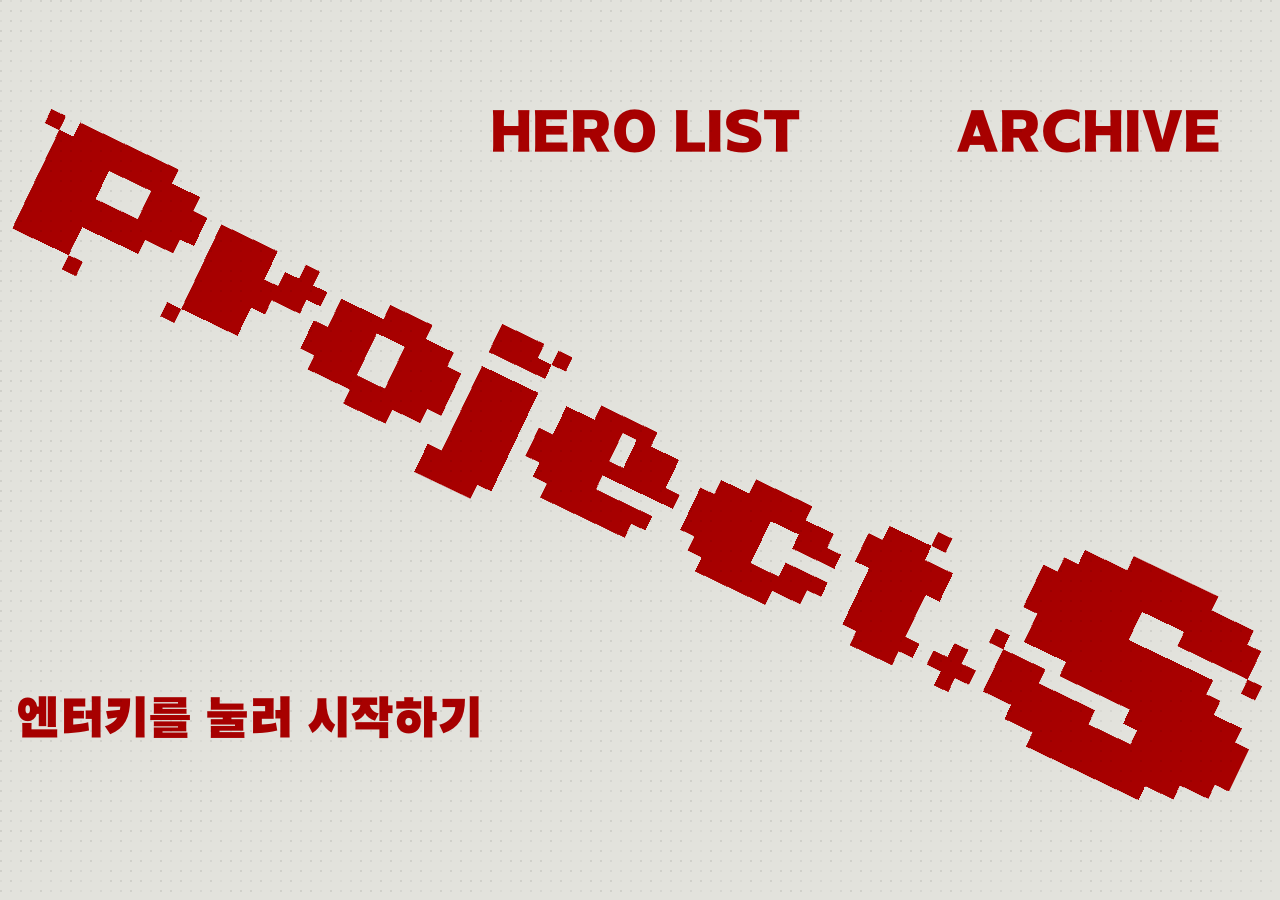
==== code/index.html @ 979bc088 "project_S 새 디자인 배포" ====
<!DOCTYPE html>
<html lang="ko">
<head>
<meta charset="UTF-8">
<meta name="viewport" content="width=device-width, initial-scale=1.0">
<title>Project.S — test</title>
<link rel="stylesheet" href="design.css">
<link rel="stylesheet" href="style.css">
</head>
<body>


<canvas id="fxCanvas"></canvas>   <!-- 화면 전체 그레인 이펙트(fx.js) -->
<div class="cam-status" id="camStatus"></div>
<div id="handCursor"></div>

<div class="screen active" id="screen-camstart">
  <img class="logo-img" src="../files/images/ui/icons/Logo-project_S.png" alt="Project.S">
  <nav class="main-links">
    <a class="text-btn dwellable" id="btnHeroList" href="list/index.html"><span>HERO LIST</span></a>
    <a class="text-btn dwellable" id="btnArchive" href="archive/index.html"><span>ARCHIVE</span></a>
  </nav>
  <div class="sub" id="camStartSub"></div>
  <div class="enter-cta" data-action="camstart" id="camStartBtn"><span class="accent">엔터키</span>를 눌러 시작하기</div>
</div>

<div class="screen" id="screen-tutorial" data-step="0">
  <!-- 배경 TUTORIAL — 주먹 쥘 때마다 가로 비율이 커져서 3번째에 화면을 꽉 채운다.
       viewBox = AG 폰트 "TUTORIAL" 글자 잉크 영역(폰트크기 1000 기준) → 화면 박스에 딱 맞게 늘어난다 -->
  <svg class="tut-bigword" viewBox="20 -735 5590 819" preserveAspectRatio="none" aria-hidden="true">
    <text x="0" y="0" font-size="1000">TUTORIAL</text>
  </svg>
  <div class="tut-main" id="tutMain">
    <div class="tut-box"></div>
    <div class="tut-icon tut-icon-open" id="iconHandOpen" role="img" aria-label="편 손"></div>
    <div class="tut-icon tut-icon-fist" id="iconFist" role="img" aria-label="주먹" style="display:none;"></div>
    <div class="tut-caption" id="tutorialCaption"></div>
  </div>
  <div class="tut-done" id="tutDone"></div>
  <div class="tutorial-progress" id="tutorialProgress"><i></i><i></i><i></i></div>   <!-- 화면엔 안 보임(시안에 없음). JS 호환용 -->
  <button class="next-btn dwellable tutorial-next" id="tutorialNextBtn" data-action="tutorial-done"><img class="next-a" src="../files/images/ui/button/btn-nextA.png" alt="NEXT"><span class="next-b" aria-hidden="true"></span></button>
</div>

<div class="screen" id="screen-open" data-step="1">   <!-- 1 제목 → 2 색 고르기 → 3 이름 쓰기 + 레인저 (한 화면에 한 단계) -->
  <!-- 제목 — AG 폰트를 시안 박스에 맞춰 늘림 (viewBox = 글자 잉크 영역, 폰트크기 1000 기준) -->
  <svg class="id-title" viewBox="50 -790 21419 961" preserveAspectRatio="none" aria-label="시작하기 전에... 당신의 히어로명을 지어봅시다.">
    <text x="0" y="0" font-size="1000">시작하기 전에... 당신의 히어로명을 지어봅시다.</text>
  </svg>
  <!-- 1단계: 제목 두 줄이 각각 화면 폭을 꽉 채운다 (story-line과 같은 방식으로 글자 잉크에 맞춰 늘림) -->
  <svg class="id-title-line id-title-l1" data-text="시작하기 전에..." preserveAspectRatio="none" aria-hidden="true"></svg>
  <svg class="id-title-line id-title-l2" data-text="당신의 히어로명을 지어봅시다." preserveAspectRatio="none" aria-hidden="true"></svg>

  <!-- 왼쪽: 색 선택 -->
  <p class="id-label id-label-1">1)&nbsp;당신에게<br>어울리는 색을<br>고르세요</p>
  <div class="color-grid" id="colorGrid"></div>

  <!-- 가운데: 닉네임 — 키보드로 친 글자가 노란 타이포로 칸을 채운다(길어지면 가로로 줄어듦) -->
  <div class="name-cell" id="nameCell">
    <svg class="name-type" id="nameType" preserveAspectRatio="none" aria-hidden="true"><text id="nameTypeText" x="0" y="0" font-size="1000"></text></svg>
    <span class="name-placeholder" aria-hidden="true">닉네임을 입력하세요</span>   <!-- 비어 있을 때 깜빡이며 떠 있는 안내 -->
    <span class="name-caret" id="nameCaret" aria-hidden="true"></span>   <!-- 깜빡이는 캐럿 — 여기에 치면 된다는 신호 -->
    <input class="nickname-input" id="nicknameInput" maxlength="16" autocomplete="off" spellcheck="false" disabled>
  </div>
  <p class="id-label id-label-2">2)&nbsp;당신의<br>닉네임을<br>입력하세요</p>

  <!-- 오른쪽: 고른 색의 레인저 -->
  <canvas id="openCanvas" width="480" height="480"></canvas>
  <p class="id-label id-label-3">3)&nbsp;당신의<br>히어로명은<br><span class="id-result" id="combinedIdPreview"></span><br>입니다!</p>

  <button class="next-btn next-diag dwellable" data-action="start" id="startBtn"><img class="next-a" src="../files/images/ui/button/btn-nextA.png" alt="NEXT"><span class="next-b" aria-hidden="true"></span></button>
</div>

<!-- 시작 스토리 (피그마 start1~4): 문장이 바뀔 때마다 구름 배경이 아래→위로 흘러간다 -->
<div class="screen" id="screen-story">
  <!-- A (시안 4_01): 두 단락이 좌상단부터 차례로 타이핑 -->
  <p class="story-para story-para-1" data-text="갑자기 웬\n히어로냐\n구요?"></p>
  <p class="story-para story-para-2" data-text="가끔\n당신한테\n히어로가\n필요하다고\n생각한 적\n없나요?"></p>
  <!-- B (4_02): 화면을 꽉 채운 세 줄이 강조하듯 타이핑 → C (4_03): 위로 납작하게 줄어듦 -->
  <svg class="story-line story-line-1" data-text="310명의 히어로 중" preserveAspectRatio="none" aria-hidden="true"></svg>
  <svg class="story-line story-line-2" data-text="당신에게 딱 맞는 수호" preserveAspectRatio="none" aria-hidden="true"></svg>
  <svg class="story-line story-line-3" data-text="영웅을 매칭해드립니다!" preserveAspectRatio="none" aria-hidden="true"></svg>
  <!-- C: 오른쪽에서 밀려 나옴 -->
  <svg class="story-go" data-text="진짜진짜 시작" preserveAspectRatio="none" aria-label="진짜진짜 시작"></svg>
  <button class="next-btn dwellable story-next" id="storyStartBtn" data-action="story-done"><img class="next-a" src="../files/images/ui/button/btn-nextA.png" alt="NEXT"><span class="next-b" aria-hidden="true"></span></button>
</div>

<div class="screen" id="screen-q">
  <!-- Page 인트로 (아트보드 9·11·13·15·17) — 큰 "Page N"이 좌상단에서 대각선으로 들어오고, 질문은 왼쪽 아래에서.
       질문 화면이 나오면 인트로의 "Page N"은 사라지지 않고 20% 농도로 흐려져 그대로 배경이 된다 -->
  <div class="q-intro" id="qIntro">
    <img class="q-title-img" id="qTitleImg" src="../files/images/ui/icons/page-header-1.png" alt="Q1" hidden>
    <div class="q-logo" id="qLogo" role="img" aria-label="Page 1"></div>
    <div class="q-sub" id="qSub"></div>
  </div>
  <div class="q-body" id="qBody">
    <!-- 페이지별 무대 바닥: P2 회색 반투명 판 / P4 가장자리가 번지는 검은 판 -->
    <div class="q-floor" id="qFloor" aria-hidden="true"></div>
    <div id="eyeMask" aria-hidden="true"></div>   <!-- P4: 검은 판 위를 한 번 더 덮고, 야광봉 자리만 뚫린다 -->

    <!-- 오른쪽 위 정보 패널 (모든 Page 공통): 모자이크 레인저 / 진행 바 / 질문 / RE -->
    <aside class="q-info" id="qInfo">
      <div class="q-info-mosaic"><div class="candidate-stage"><canvas id="candidateCanvas" width="480" height="480"></canvas></div></div>
      <div class="q-info-bar"><i id="qProgress"></i></div>
      <div class="q-info-row">
        <div class="q-recap-text" id="qRecapText"></div>
        <div class="q-info-re" aria-hidden="true"></div>   <!-- RE 버튼(#resetFab)이 이 칸 위에 놓인다 -->
      </div>
    </aside>
    <img class="q-recap-img" id="qRecapImg" src="../files/images/ui/icons/page-header-1.png" alt="" hidden>
    <div class="q-recap-logo" id="qRecapLogo" aria-hidden="true" hidden></div>

    <div class="q-hint" id="qHint"></div>          <!-- 오른쪽 아래 안내 (0/3) -->
    <div class="q-question" id="qQuestion"></div>  <!-- 왼쪽 아래 — 지금 질문 (2~3줄 단락) -->
    <div class="q-caption" id="qCaption"></div>    <!-- 왼쪽 아래 한 줄 이야기 -->
    <div class="q-dnd" id="qDnd" aria-hidden="true">Drag and Drop!</div>  <!-- P1: 손을 올린 레인저 옆에 -->

    <div class="q-layout" id="qLayout">
      <div class="kw-grid" id="kwGrid"></div>
      <div class="paint-tools" id="paintTools" style="display:none;">
        <button class="tool-btn dwellable active" id="brushTool" data-tool="brush" title="펜 — 칠해서 선택"><img src="../files/images/ui/icons/page-3/pen.png" alt="펜"></button>
        <button class="tool-btn dwellable" id="eraseTool" data-tool="erase" title="지우개 — 칠한 걸 지워서 해제"><img src="../files/images/ui/icons/page-3/eraser.png" alt="지우개"></button>
      </div>
      <div class="q-stage">
        <div class="basket" id="basketZone"><img class="bk-closed" src="../files/images/ui/icons/page-1/boxA.png" alt="보물상자"><img class="bk-open" src="../files/images/ui/icons/page-1/boxB.png" alt=""></div>
        <img id="basketFront" src="../files/images/ui/icons/page-1/boxC.png" alt="">
      </div>
    </div>
    <div class="q-nav-row">
      <button class="q-chev q-chev-prev dwellable" data-action="prev" id="prevBtn" aria-label="이전 질문으로"><svg viewBox="-0.5 -0.5 5 5" aria-hidden="true"><polygon points="0,-0.5 0.5,0 0,0.5 -0.5,0"/><polygon points="1,-0.5 1.5,0 1,0.5 0.5,0"/><polygon points="2,-0.5 2.5,0 2,0.5 1.5,0"/><polygon points="3,-0.5 3.5,0 3,0.5 2.5,0"/><polygon points="4,-0.5 4.5,0 4,0.5 3.5,0"/><polygon points="0,0.5 0.5,1 0,1.5 -0.5,1"/><polygon points="0,1.5 0.5,2 0,2.5 -0.5,2"/><polygon points="0,2.5 0.5,3 0,3.5 -0.5,3"/><polygon points="0,3.5 0.5,4 0,4.5 -0.5,4"/></svg></button>
      <button class="q-chev q-chev-next dwellable" data-action="next" id="nextBtn" aria-label="다음" disabled><svg viewBox="-0.5 -0.5 5 9" preserveAspectRatio="none" aria-hidden="true"><rect x="-0.5" y="-0.5" width="1" height="1"/><rect x="0.5" y="0.5" width="1" height="1"/><rect x="1.5" y="1.5" width="1" height="1"/><rect x="2.5" y="2.5" width="1" height="1"/><rect x="3.5" y="3.5" width="1" height="1"/><rect x="2.5" y="4.5" width="1" height="1"/><rect x="1.5" y="5.5" width="1" height="1"/><rect x="0.5" y="6.5" width="1" height="1"/><rect x="-0.5" y="7.5" width="1" height="1"/></svg></button>
    </div>
  </div>
</div>

<div class="screen" id="screen-q6">
  <!-- Page 6 인트로 (아트보드 19) — 질문이 오른쪽 위 / 왼쪽 아래 두 덩어리로 나뉜다 -->
  <div class="q-intro" id="qIntroQ6">
    <div class="q-logo" id="qLogoQ6" style="--logo:url('../files/images/ui/icons/page-header-6.png'); --logo-ratio:1959/501;" role="img" aria-label="Page 6"></div>
    <div class="q-sub q-sub-tr">어릴 때 이루고싶었지만
이루지 못한 꿈,</div>
    <div class="q-sub q-sub-bl">혹은 스스로 잘 아는
당신의 약점에 대해 알려주세요</div>
  </div>
  <!-- Page 6 (아트보드 20) — 큰 테두리 상자: 왼쪽 정보 칸 + 오른쪽 넓은 입력 칸(빨간 캐럿) -->
  <div class="q-body" id="qBodyQ6">
    <div class="q-question" id="qQuestionQ6">어릴 때 이루고싶었지만 이루지 못한 꿈,
혹은 스스로 잘 아는
당신의 약점에 대해 알려주세요</div>
    <div class="q6-box">
      <aside class="q6-info">
        <div class="q-info-mosaic"><div class="candidate-stage"><canvas id="candidateCanvasQ6" width="480" height="480"></canvas></div></div>
        <div class="q-info-bar"><i style="width:100%"></i></div>
        <div class="q-info-row">
          <div class="q-recap-text" id="qRecapTextQ6">어릴 때 이루고싶었지만 이루지 못한 꿈,
혹은 스스로 잘 아는 당신의 약점에 대해 알려주세요</div>
          <div class="q-info-re" aria-hidden="true"></div>
        </div>
      </aside>
      <div class="q6-write" id="q6Write">
        <div class="q6-type" id="q6Type"><span class="q6-text" id="q6Text"></span><span class="q6-caret" id="q6Caret"></span></div>
        <textarea class="subjective-input" id="subjectiveInput" maxlength="200" aria-label="꿈 또는 약점 입력"></textarea>
      </div>
    </div>
    <div class="q-nav-row">
      <button class="q-chev q-chev-next dwellable" data-action="finish" id="finishBtn" aria-label="결과 보기" disabled><svg viewBox="-0.5 -0.5 5 9" preserveAspectRatio="none" aria-hidden="true"><rect x="-0.5" y="-0.5" width="1" height="1"/><rect x="0.5" y="0.5" width="1" height="1"/><rect x="1.5" y="1.5" width="1" height="1"/><rect x="2.5" y="2.5" width="1" height="1"/><rect x="3.5" y="3.5" width="1" height="1"/><rect x="2.5" y="4.5" width="1" height="1"/><rect x="1.5" y="5.5" width="1" height="1"/><rect x="0.5" y="6.5" width="1" height="1"/><rect x="-0.5" y="7.5" width="1" height="1"/></svg></button>
    </div>
  </div>
</div>

<!-- 페이지 사이 한 단계: 지금까지의 답으로 좁혀진 레인저 모자이크를 화면 가운데 크게 (교수님 피드백 — 한 화면에 한 단계) -->
<div class="mosaic-stage" id="mosaicStage" aria-hidden="true">
  <canvas id="stageCanvas" width="600" height="600"></canvas>
  <div class="stage-bar"><i id="stageProgress"></i></div>
</div>

<div class="screen" id="screen-loading">
  <div class="kicker">Project.S</div>
  <div class="title">당신의 약점과<br>가장 닮은 영웅을 찾는 중…</div>
</div>

<div class="screen" id="screen-result">
  <div class="result-layout">
    <div class="result-text">
      <img class="q-title-img result-title-img" src="../files/images/ui/icons/page-header-7.png" alt="매칭된 영웅">
      <div class="title" id="resultName">-</div>
      <div class="sub" id="resultSummary">-</div>

      <div class="result-section-label">영웅의 키워드</div>
      <div class="result-kw-wrap" id="resultKeywords"></div>

      <div class="result-section-label">영웅과 내가 닮은 이유</div>
      <div class="result-explanation" id="aiExplanation"></div>

      <div class="ai-quote" id="aiInterpretation"></div>

      <div class="result-section-label">스스로 생각한 모습과 실제 내면</div>
      <div class="result-explanation" id="aiIdentityCompare"></div>

      <button class="btn dwellable" data-action="restart">처음부터 다시</button>
      <div class="nav-links">
        <a class="btn btn-small dwellable" href="archive/index.html">기록의 벽에서 확인하기</a>
        <a class="btn btn-small dwellable" href="list/index.html">전체 영웅 리스트 보기</a>
      </div>
    </div>
    <div class="hero-stage"><canvas id="resultCanvas" width="600" height="600"></canvas></div>
  </div>
</div>


<button class="reset-fab dwellable" id="resetFab" data-action="reset" style="display:none;"><img src="../files/images/ui/button/btn-re.png" alt="리셋"></button>

<script src="mosaic.js"></script>
<script src="fx.js"></script>
<script src="script.js"></script>
</body>
</html>
---- code/design.css ----
/* =====================================================================
   design.css — 디자인 값 파일 (지금은 "뼈대 상태": 기능에 꼭 필요한 숫자만 남김)
   이전 디자인(피그마 1차 적용본)은 _old-design/ 폴더와 git 기록에 보관돼 있다.
   새 디자인을 만들 때 색/폰트/이미지 경로 변수를 여기에 다시 추가한다.
   ===================================================================== */
:root{
  /* Q1 레인저/바구니 — 드래그·바구니 판정(script.js)이 이 박스 크기에 맞춰 동작하므로 숫자만 유지 */
  --h:32.1vh;                   /* 레인저 이미지(page-1 폴더 A·B png) 한 장의 전체 높이 — 시안 5_page1_02 */
  --q1-box-w:0.204;             /* 레인저 몸이 차지하는 가로 비율 (PNG 1101×1393 중 몸 x113~397) */
  --q1-box-h:0.489;             /* 세로 비율 (몸 y598~1279) */
  --q1-img-x:-0.081;            /* 몸 왼쪽 끝을 칸 왼쪽에 맞추는 이미지 이동량 */
  --q1-img-y:-0.429;            /* 몸 위쪽 끝을 칸 위에 맞추는 이미지 이동량 */
  --bw:min(450px,34vh,26vw);    /* 바구니 가로 크기 */
}

/* 폰트 — 본문 전체 을유1945 (fonts/Eulyoo1945-*.woff). 예전 Silver(픽셀 폰트)에 맞춰 둔 크기를 그대로 쓰도록
   size-adjust로 한글 글자 높이를 Silver와 같게 맞춘다 (실측: Silver 0.58em / 을유 0.94em → 61.7%).
   Silver로 되돌리려면 --font-main의 'Eulyoo'를 'Silver'로만 바꾸면 된다. */
@font-face{ font-family:'Eulyoo'; src:url('../files/fonts/Eulyoo1945-Regular.woff') format('woff'); font-weight:400; size-adjust:61.7%; font-display:block; }
@font-face{ font-family:'Eulyoo'; src:url('../files/fonts/Eulyoo1945-SemiBold.woff') format('woff'); font-weight:600 900; size-adjust:61.7%; font-display:block; }
@font-face{ font-family:'Silver'; src:url('../files/fonts/Silver.ttf') format('truetype'); font-display:swap; }
:root{ --font-main:'Eulyoo','Apple SD Gothic Neo','Malgun Gothic',serif; --fs-base:26px; }

/* 헤드라인 폰트 — 시안의 빨간 굵은 한글 (AG 슈퍼블랙고딕) */
@font-face{ font-family:'AGSuperBlack'; src:url('../files/fonts/AGSuperBlackGothic-Regular_noHint.otf') format('opentype'); font-display:swap; }
:root{
  --font-head:'AGSuperBlack','Eulyoo',sans-serif;
  --red:#a70000;      /* 화면의 모든 빨강은 이 값 하나로 */
  --red-a45:rgba(167,0,0,.45);  /* 같은 빨강의 반투명 버전 */
  --red-a60:rgba(167,0,0,.6);
  --line:1.75px;      /* 화면의 모든 선 두께 */
  --paper:#e2e2dc;    /* 시안 배경색 */
}

/* ---- 1. 첫 화면 (design/1main_01.png 기준, 3841×2161 시안을 화면 비율로 환산한 값) ---- */
:root{
  --main-logo-w:106vw;       /* 로고 가로 길이(회전 전) — 시안과 겹쳐서 맞춘 값 (일치율 92%) */
  --main-logo-rot:25.5deg;   /* 로고 기울기 — 시안과 겹쳐서 맞춘 값 */
  --main-btn-size:min(4.11vw, 7.3vh);  /* HERO LIST · ARCHIVE 글자 크기 (AG 폰트, 시안 글자 높이에 맞춤) */
  /* 버튼 비율 — 가로(sx)·세로(sy)로 늘이고 줄이기. 1 = 폰트 원래 비율. 예) ARCHIVE를 세로로 길게: --archive-sy:3 */
  --herolist-sx:1; --herolist-sy:1;
  --archive-sx:1;  --archive-sy:1;
  --main-btn-gap:12.2vw;     /* 두 버튼 사이 */
  --main-btn-top:12.1vh;     /* 버튼 위쪽 여백 */
  --main-btn-right:4.6vw;    /* ARCHIVE 오른쪽 여백 */
  --main-enter-size:min(3.45vw, 6.15vh);  /* "엔터키를 눌러 시작하기" 글자 크기 */
  --main-enter-left:1.25vw;
  --main-enter-bottom:17.5vh;
}

/* ---- 2. 튜토리얼 (design/2tutorial_01~03 기준, 3841×2161 시안을 화면 비율로 환산) ---- */
:root{
  /* 배경 TUTORIAL — 꽉 찼을 때의 글자 영역 */
  --tut-word-left:1.33vw; --tut-word-top:2.22vh; --tut-word-w:97.24vw; --tut-word-h:97.18vh;
  /* 주먹 쥔 횟수별 가로 비율 (0회 → 3회). 시안: 0회 12.45%, 1회 37.5%, 3회 100% / 2회는 중간값 */
  --tut-sx-0:0.1245; --tut-sx-1:0.375; --tut-sx-2:0.625; --tut-sx-3:1;
  --tut-sx-speed:.7s;   /* 늘어나는 속도 */

  /* 가운데 텍스트 박스 */
  --tut-box-left:25.57vw; --tut-box-top:18.23vh; --tut-box-w:48.79vw; --tut-box-h:63.58vh;
  --tut-box-line:#000;                    /* 박스 테두리 색(시안: 검정) */
  --tut-box-open:rgba(218,218,213,.5);    /* 손 편 상태 박스 색 #dadad5, 투명도 50 */
  --tut-box-fist:rgba(226,222,0,.71);     /* 주먹 쥐었을 때 박스 색 — 시안(2tutorial_02)의 실제 픽셀에서 역산한 값 */
  --tut-fist-fill:var(--paper);            /* 주먹 안쪽 면 색 — 시안: 배경색과 같음(노랑이 안 덮임) */

  /* 손 아이콘 — 중심점과 높이 */
  --tut-icon-x:37.3vw; --tut-icon-y:49.9vh;
  --tut-open-h:36.4vh;   /* 편 손 */
  --tut-fist-h:23.37vh;  /* 주먹 */

  /* 문구 */
  --tut-cap-left:49.83vw; --tut-cap-top:17.55vh;
  --tut-cap-size:min(9.87vh, 5.55vw); --tut-cap-lh:1.343;

  /* 다음 버튼(btn-next) — 오른쪽 가운데 */
  --tut-next-h:43.1vh; --tut-next-right:1.25vw;
  --tut-next-opacity:1;        /* PNG 자체에 이미 투명도가 들어 있음(A≈72%, B≈48%) → 버튼 전체엔 추가로 안 씀 */
  --tut-next-press:1.08;       /* 클릭할 때 커지는 배율 */
  /* 다 채운 뒤 — TUTORIAL은 왼쪽 절반으로, NEXT는 오른쪽 절반 전체 */
  --tut-done-sx:0.49;          /* TUTORIAL 가로 비율 (꽉 찬 폭 97.24vw × 0.49 ≈ 화면 왼쪽 47.6vw) */
  --tut-done-next-h:78vh;      /* 오른쪽 절반 가운데 NEXT 화살표 높이 */
  --tut-done-hover:.08;        /* 손 올렸을 때 오른쪽 절반이 물드는 농도 */
}

/* ---- 3. 이름 짓기 (design/3ID_01 기준, 3841×2161 시안을 화면 비율로 환산) ---- */
:root{
  /* 제목 (AG, 박스에 맞춰 늘림) */
  --id-title-left:1.48vw; --id-title-top:2.22vh; --id-title-w:60.45vw; --id-title-h:15.46vh;

  /* 안내 문구 (Silver) */
  --id-label-size:min(3.52vh, 1.98vw); --id-label-lh:1.026; --id-label-indent:.5em;
  --id-label1-left:1.25vw;  --id-label1-top:24.85vh;
  --id-label2-left:37.72vw; --id-label2-top:56.83vh;
  --id-label3-left:calc(100vw * 2 / 3 + 1.25vw); --id-label3-top:84.9vh;   /* 3분할 오른쪽 칸의 왼쪽 끝 + 1번 문구와 같은 여백(1.25vw) */

  /* 색 칸 */
  --id-grid-left:1.25vw; --id-grid-top:40.9vh;
  --id-tile:min(7.5vw, 13.33vh);                 /* 칸 한 변 */
  --id-tile-gap-x:calc(var(--id-tile) * 0.105);  /* 칸 사이 가로 */
  --id-tile-gap-y:calc(var(--id-tile) * 0.095);  /* 칸 사이 세로 */
  --id-cell:#c8c8be;        /* 셀 기본 */
  --id-cell-hover:#9d9d97;  /* 마우스/손 올렸을 때 바깥 8칸 */
  --id-cell-on:#737370;     /* 선택됐을 때 바깥 8칸 */

  /* 가운데 이름 칸 — 이 안에서 높이는 꽉 채우고 길면 가로로 줄어든다 */
  --id-name-left:37.96vw; --id-name-top:24.06vh; --id-name-w:23.9vw; --id-name-h:74.92vh;
  --id-caret-w:0.9vw;       /* 깜빡이는 캐럿 두께 (높이는 이름 칸 높이 그대로) */
  --id-caret-gap:0.6vw;     /* 글자와 캐럿 사이 */
  --id-caret-speed:1s;      /* 깜빡임 한 번(켜짐+꺼짐) 시간 */
  --id-name-color:#e2c536;   /* 기본값. 색을 고르면 JS가 그 색(SWATCH_COLORS)으로 바꾼다 */
  --id-name-white:#ffffff;   /* '화이트'를 골랐을 때 글자 색 — 칸 색(#e2e2dc)이 배경과 같아서 그대로 쓰면 안 보임 */

  /* 오른쪽 레인저 (정사각 캔버스의 중심과 크기) */
  --id-hero-x:82.4vw; --id-hero-y:52.1vh; --id-hero-size:76.6vh;

  /* NEXT (회전 전 높이, 회전 후 중심) */
  --id-next-h:33.46vh; --id-next-x:93.83vw; --id-next-y:11.01vh;
  /* 한 화면에 한 단계 */
  --id1-pad-x:1.48vw; --id1-pad-y:2.22vh;   /* 1 제목 — 화면 가장자리 여백 */
  --id-title-ms:2600;                       /* (script.js OPEN_TITLE_MS) 제목을 보여주는 시간 — 바꾸려면 script.js에서 */
  --id2-pad:2.2vw; --id2-gap:1.6vw; --id2-cell-gap:.35vw;   /* 2 색 칸 — 바깥 여백 / 칸 사이 / 칸 안 3×3 셀 사이 */
  --id3-split:70vw; --id3-pad:2vw; --id3-next-w:10vw;   /* 레인저 칸 오른쪽 끝 10vw는 세로 전체 NEXT */          /* 3 이름 칸 : 레인저 = 70 : 30 */
  --id3-ph-size:9vh;                        /* "닉네임을 입력하세요" 크기 */
}

/* ---- 4. 시작 스토리 (design/4_01~03 기준, 3841×2161 환산) ---- */
:root{
  /* A — 두 단락 (AG) */
  --story-size:min(9.85vh, 5.54vw); --story-lh:1.374;
  --story-p1-left:1.33vw;  --story-p1-top:0.65vh;
  --story-p2-right:1.25vw; --story-p2-top:19.6vh;

  /* B(키 큰 상태) → C(납작) — 세 줄, 가로 위치는 같고 세로만 바뀜 */
  --story-l1-left:10.39vw; --story-l1-w:76.46vw; --story-l1-top:1.71vh;  --story-l1-h:30.5vh;  --story-l1-top-c:2.17vh;  --story-l1-h-c:5vh;
  --story-l2-left:4.19vw;  --story-l2-w:89.14vw; --story-l2-top:34.71vh; --story-l2-h:30.4vh;  --story-l2-top-c:7.64vh;  --story-l2-h-c:4.95vh;
  --story-l3-left:1.59vw;  --story-l3-w:96.41vw; --story-l3-top:67.47vh; --story-l3-h:30.54vh; --story-l3-top-c:13.05vh; --story-l3-h-c:5vh;
  --story-shrink:.7s;

  /* C — 진짜진짜 시작 + NEXT */
  --story-go-left:50.01vw; --story-go-top:49.65vh; --story-go-w:36.14vw; --story-go-h:49.33vh;
  --story-next-h:48.45vh; --story-next-right:1.28vw; --story-next-top:49.73vh;
  --story-slide:.8s;
}

/* ---- 5. Page 인트로 (design/5_page1_01 기준 — 시안과 겹쳐 맞춘 값, 일치율 96%) ---- */
:root{
  --q-logo-x:45.11vw; --q-logo-y:53.15vh;   /* "Page N" 중심 */
  --q-logo-h:25.41vw;                       /* 높이 (Page 1 기준 가로 93vw) */
  --q-logo-rot:21.25deg;                    /* 기울기 */
  --q-logo-from:150vw;                      /* 출발 거리 — 기울어진 방향으로 이만큼 왼쪽 위 화면 밖에서 */
  --q-logo-delay:.45s;                      /* 화면이 밀려 들어온 뒤 시작 */
  --q-logo-dur:.8s;                         /* 들어오는 시간 */
  --q-sub-left:1.1vw; --q-sub-top:76vh;     /* 질문 위치 (왼쪽 아래) */
  --q-sub-size:min(6.15vh, 3.46vw); --q-sub-lh:1.208;
  --q-sub-lag:.08s;                         /* 질문이 "Page N"보다 살짝 늦게 따라 들어오는 시간 (0이면 완전히 동시에) */
}

/* ---- 6. 질문 화면 Page 1~6 (design/아트보드 9~20 기준, 7681×4321 → vw/vh 환산) ---- */
:root{
  --q-white:var(--paper);     /* 질문 화면·인트로 배경 — 오프닝과 같은 색 */
  --q-slate:#4c6971;          /* Page 2·5 질문 화면 배경 */
  --q-gray:#aaaaaa;           /* 패널 테두리선·P3 칸·화살표 색 */
  --q-panel-bg:#f3f3f1;       /* 모자이크 칸 바탕 */
  --q-dot:#e4e4e2;            /* 모자이크 칸 점 */
  --q-bglogo-op:.2;           /* 질문 화면 뒤에 남는 "Page N" 농도 (시안 #bc0000 20%) */

  /* 오른쪽 위 정보 패널 */
  --qi-left:74.39vw; --qi-top:2.24vh; --qi-w:24.27vw; --qi-h:63.72vh;
  --qi-mosaic-h:46.73vh;      /* 모자이크 칸 높이 */
  --qi-bar-h:1.5vh;           /* 진행 바 줄 높이 */
  --qi-bar-in:.18vw;          /* 진행 바 안쪽 여백(좌우) */
  --qi-bar-thick:1.09vh;      /* 빨간 진행 바 두께 */
  --qi-split:15.91vw;         /* 질문 | RE 나누는 세로선 위치(패널 왼쪽 기준) */
  --qi-q-left:.86vw;          /* 질문 글자 왼쪽 여백 */
  --qi-q-pad:1.55vh;          /* 질문 첫 줄 위 여백 */
  --qi-q-size:4.8vh; --qi-q-lh:1.17;   /* AG — 글자 높이 4.65vh, 줄 간격 5.62vh */
  --qi-q-w:14.1vw;            /* 질문에서 가장 긴 줄을 이 폭에 맞춰 가로로 눌러 넣는다 */
  /* RE (질문 화면 / Page 6) */
  --qi-re-left:81vw; --qi-re-top:3vh;   /* 오른쪽 10vw 다음 버튼 바로 왼쪽 */ --qi-re-h:9.07vh;     /* 정보 패널을 없애서 RE는 오른쪽 위 모서리 (Page 1~6 같은 자리) */
  --q6-re-left:81vw; --q6-re-top:3vh;

  /* 오른쪽 아래 안내 (Silver, 검정) / 왼쪽 아래 이야기 */
  --q-hint-left:74.79vw; --q-hint-bottom:2.6vh; --q-hint-size:3.55vh; --q-hint-lh:1.017;
  --q-cap-left:.77vw; --q-cap-bottom:1.0vh; --q-cap-size:2.76vh;
  /* 왼쪽 아래 질문 단락 (한 줄 이야기 바로 위) */
  --q-qn-left:.77vw; --q-qn-bottom:5.2vh; --q-qn-size:5.6vh; --q-qn-lh:.95; --q-qn-w:36vw;   /* 을유 크기 보정(61.7%) 때문에 실제 글자는 이보다 작게 보임 */
  /* 다음 버튼 — 오른쪽 세로 띠 전체 (화살표를 띠에 맞게 늘림) */
  --q-next-strip:10vw; --q-next-pad:3vh;

  /* 이전(왼쪽 위 ⌐) / 다음(오른쪽 아래 >) — 마름모 픽셀 */
  --q-chev-color:rgba(170,170,170,.72);
  --q-prev-left:1.73vw; --q-prev-top:3.05vh; --q-prev-w:9.05vw;
  --q-next-left:89.32vw; --q-next-top:67.97vh; --q-next-w:9.06vw;

  /* Page 1 — 보물상자 + 레인저 9명 */
  --q1-chest-left:8vw;   /* 화면 전체 사용 — 오른쪽 패널이 빠진 만큼 가운데로 */ --q1-chest-top:10vh; --q1-chest-w:min(35.79vw, 55vh);   /* 화면이 가로로 넓어도(브라우저 창 등) 세로 62vh를 넘지 않게 — 아래 멘트와 안 겹침 */   /* 보물상자 (boxA·B 916×1063) */
  --q1-shift-x:6vw;            /* 레인저키 9개 전체를 왼쪽으로 — 말풍선(hover)이 오른쪽 정보 패널에 안 닿게 */
  --q1-dnd-dx:1.19vw; --q1-dnd-dy:8.07vh;   /* Drag and Drop! — 잡은 레인저 오른쪽 */

  /* Page 2 — 회색 반투명 판 + 구슬 */
  --q2-floor-left:12vw; --q2-floor-top:13.5vh; --q2-floor-w:76vw; --q2-floor-h:66.5vh;   /* 아래 80vh부터는 질문 단락 자리 */   /* 화면 전체 사용 — 위 안내 한 줄 아래, 좌우 화살표 사이 */
  --q2-floor-bg:rgba(170,170,170,.34);
  --q2-bead:9.31vw;           /* 구슬 이미지 한 변 (구슬 지름 8.79vw) */
  --q2-tongs-h:34vh;          /* 집게 커서 높이 */
  --q2-tongs-rot:-45deg;      /* 집게 기울기 (왼쪽으로 45°) — 바꾸면 script.js의 집는 끝 계산(SQRT1_2)도 같이 */

  /* Page 3 — 칸 (4열 × 7행) + 펜·지우개 */
  --q3-x0:36vw; --q3-y0:14.33vh; --q3-cell:5.715vw; --q3-pitch-x:6.124vw; --q3-pitch-y:10.86vh;
  --q3-cell-bg:#aaaaaa; --q3-black:#000; --q3-label:3.5vh;
  /* 펜·지우개 — 칸과 정보 패널 사이 빈 곳에 세로로 한 줄 (두 아이콘의 가운데를 --q3-tool-x에 맞춤) */
  --q3-tool-x:76vw;           /* 세로 줄의 가로 중심 */
  --q3-pen-w:6vw;   --q3-pen-top:34vh;      /* 펜 (원래 12.2vw → 6vw) */
  --q3-eraser-w:4.2vw; --q3-eraser-top:52vh;  /* 지우개 (원래 5.9vw → 4.2vw) */
  --q3-pen-cursor:9vw; --q3-eraser-cursor:5vw;

  /* Page 4 — 가장자리가 번지는 검은 판 + 야광봉 */
  --q4-left:1.77vw; --q4-top:13vh; --q4-w:87vw; --q4-h:67vh;   /* 오른쪽 10vw는 다음 버튼, 아래는 질문 단락 */   /* 화면 전체 — 위 안내 한 줄만 비움 */
  --q4-feather-x:8vw; --q4-feather-y:12vh;
  --q4-glow:18.5vw;           /* 야광봉 빨간 빛 네모 한 변 */
  --q4-hole:8.5vw;            /* 어둠이 걷히는 반지름 */
  --q4-stick-w:17.67vw; --q4-stick-rot:30deg; --q4-stick-dx:1.7vw; --q4-stick-dy:2.3vh;
  --q4-word:3.5vh; --q4-word-color:#ececea;

  /* Page 5 — 벽돌 탑 + 건틀렛 */
  --q5-left:38.74vw;   /* 탑을 화면 가운데로 */ --q5-top:13.47vh;   /* 10개라 시안(9개)보다 반 칸(3.48vh) 위에서 시작 */ --q5-w:19.71vw; --q5-pitch:6.96vh;   /* 벽돌 그림 전체(1536×1024) 기준 — 벽돌 몸통은 19.41vw부터 13.72vw 폭 */
  --q5-label:5.7vh; --q5-label-color:#f6e3d6; --q5-label-rot:-12deg; --q5-label-x:59%; --q5-label-y:19%;
  --q5-fist-w:7vw; --q5-fist-rot:-20deg;

  /* Page 6 — 큰 상자 (왼쪽 정보 칸 + 입력 칸) */
  --q6-left:1.48vw; --q6-top:2.22vh; --q6-w:77vw; --q6-h:68vh;   /* 아래는 질문 단락 */
  --q6-info-w:24.15vw;
  --q6-top-white:7.41vh; --q6-mosaic-h:66.72vh; --q6-gap:4.58vh;
  --q6-pad-x:1.65vw; --q6-pad-y:1.97vh;   /* 캐럿 시작 자리 */
  --q6-caret-h:41.4vh;        /* 처음 캐럿(=글자 줄) 높이 — 글이 길어지면 상자에 맞춰 줄어든다 */
}
---- code/style.css ----
/* =====================================================================
   style.css — 뼈대 전용 (디자인 전부 제거)
   남긴 것: 화면 전환(.screen/.active), 단계별 상태(visible/finished/selected/dwell-hover 등),
           JS가 직접 위치를 옮기는 요소(커서·Q2 떠다니는 키워드·드래그 고스트·Q4 마스크·Q3 칠하기),
           Q1 레인저/바구니 배치(판정이 이 크기에 의존).
   뺀 것: 폰트, 색, 배경, 그라데이션, 장식 애니메이션, 정렬/여백 디자인.
   이전 디자인: _old-design/style.old.css
   ===================================================================== */
*{box-sizing:border-box;}
body{margin:0; font-family:var(--font-main); font-size:var(--fs-base); color:#111; background:var(--paper);}   /* 텅 빈 흰 공간 느낌(순백 아님) */
img{image-rendering:pixelated;}
/* 흰색 그래픽(흰 선 아이콘/버튼)은 배경에서 안 보이므로 검정으로 반전 */
img[src*="(W)"], img[src*="next-w"], img[src*="tut-fist-off"]{filter:invert(1);}
img{max-width:100%; height:auto;}
canvas{width:240px; height:240px;}
/* 화면 전체 그레인 필터 — 내용 위에 multiply로 씌움(클릭은 통과). 픽셀아트라 확대할 때 뭉개지 않는다 */
#fxCanvas{position:fixed; inset:0; z-index:2147482000; pointer-events:none; image-rendering:pixelated; mix-blend-mode:multiply;}
button{font:inherit; cursor:pointer;}

/* ---- 화면 전환 ---- */
.screen{display:none; position:absolute; inset:0; z-index:1; padding:24px; overflow:auto;}
/* 모든 화면: 가로·세로 정중앙 정렬 */
.screen.active{display:flex; flex-direction:column; align-items:center; justify-content:center; text-align:center;}
.q-intro, .q-body{flex-direction:column; align-items:center; text-align:center; width:100%;}
.q-layout{justify-content:center; align-items:center;}
.open-row{justify-content:center;}
.result-layout{display:flex; align-items:center; justify-content:center; gap:32px; width:100%;}
.result-text{display:flex; flex-direction:column; align-items:center; text-align:center;}
.kw-grid{justify-content:center;}
.q-nav-row{display:flex; justify-content:center; gap:12px;}
.top-links{position:absolute; top:12px; left:12px; display:flex; gap:12px;}

/* ---- 배경 레이어(사용 안 함 — JS가 참조하므로 요소만 남김) ---- */
.bg-layer{display:none;}
.cam-status{display:none;}
body.debug .cam-status{display:block;}   /* 주소 뒤에 ?debug */

/* ---- 이미지 크기 최소 제한 (원본이 너무 커서 화면을 덮는 것만 방지) ---- */
/* .logo-img 크기·회전은 아래 "첫 화면" 블록에서 */
.q-title-img, .q-recap-img{height:24px; width:auto;}
.btn img, .img-btn img, .pixel-btn img, .tool-btn img{height:40px; width:auto;}
.q6-genie{width:80px;}
.bubble-bg{display:none;}

/* ---- 1. 오프닝 / 튜토리얼 / 이름 / 스토리 ---- */
.enter-cta{cursor:pointer;}
.tutorial-progress i{display:inline-block; width:24px; height:24px; border:var(--line) solid var(--red); margin-right:6px;}
.tutorial-progress i.on{background:var(--red);}
#screen-tutorial.finished .tut-main{display:none;}
.tutorial-next{visibility:hidden;}
.tutorial-next.visible{visibility:visible;}
.open-row{display:flex; align-items:center; gap:16px;}
.color-grid{display:grid; grid-template-columns:repeat(3,40px); gap:6px;}
.color-swatch{width:40px; height:40px; background:var(--swatch-color,#888); border:var(--line) solid transparent; cursor:pointer;}
.color-swatch.selected{border-color:#000;}
.color-swatch.dwell-hover, .dwell-hover{outline:var(--line) dashed #888;}
.q-stage{position:relative; width:240px; height:240px;}
.candidate-stage{width:100%; height:100%;}
.nickname-input, .subjective-input{font:inherit;}

/* ---- 2. 질문 화면 공통 ---- */
.q-body{display:none;}                      /* JS(revealAfterIntro)가 보여준다 */
.q-layout{display:flex; gap:24px;}
.kw-grid{display:flex; flex-wrap:wrap; gap:8px; max-width:560px;}
.kw{border:var(--line) solid #111; padding:6px 12px; background:#f3f3f1; color:#111; cursor:pointer; user-select:none;}
.kw.selected{outline:var(--line) solid var(--red);}
.kw.picked-source{visibility:hidden;}


/* ---- 커서(손 위치) — JS가 left/top/--s를 바꾼다 ---- */
#handCursor{
  --s:1; position:fixed; width:28px; height:28px; border-radius:50%; border:var(--line) solid var(--red); mix-blend-mode:multiply;
  pointer-events:none; z-index:2147483000; display:none; transform:translate(-50%,-50%) scale(var(--s));
}
#handCursor.fist{background:var(--red-a45);}
body.hand-mouse{cursor:none;}
body.hand-mouse input, body.hand-mouse textarea{cursor:text;}

/* ---- Q1: 레인저 드래그 → 바구니 (크기에 판정이 의존) ---- */
.kw-grid.q1grid{display:grid; grid-template-columns:repeat(10,1fr); gap:calc(var(--h)*0.02) 2.2vw; width:min(820px,62vw); max-width:none; justify-items:center;}
.kw-grid.q1grid .kw{grid-column:span 2;}
.kw-grid.q1grid .kw:nth-child(6){grid-column:2 / span 2;}
.kw.kw-hero{border:none; background:none; padding:0; display:block; position:relative; flex:none; line-height:0;
  width:calc(var(--h)*var(--q1-box-w)); height:calc(var(--h)*var(--q1-box-h));}
.kw.kw-hero:hover, .kw.kw-hero.dwell-hover{z-index:6;}
.kw.kw-hero img, .drag-ghost img{position:absolute; left:calc(var(--h)*var(--q1-img-x)); top:calc(var(--h)*var(--q1-img-y)); height:var(--h); width:auto; max-width:none; pointer-events:none;}
.kw.kw-hero .img-b{display:none;}
.kw.kw-hero:hover .img-a, .kw.kw-hero.dwell-hover .img-a{display:none;}
.kw.kw-hero:hover .img-b, .kw.kw-hero.dwell-hover .img-b{display:block;}
.kw.kw-hero .kw-label{position:absolute; width:1px; height:1px; overflow:hidden; opacity:0;}
.kw.kw-hero.selected{outline:none;}
.drag-ghost{position:fixed; z-index:50; pointer-events:none; transform:translate(-50%,-50%); white-space:nowrap;}
.drag-ghost:has(img){width:calc(var(--h)*var(--q1-box-w)); height:calc(var(--h)*var(--q1-box-h)); line-height:0;}
.drag-ghost .img-a, .drag-ghost .kw-label{display:none;}
.q-layout.q1 .q-stage{margin-bottom:calc(var(--bw) * 1.16 + 0.5rem);}
.basket{position:absolute; left:50%; top:calc(100% + 0.4rem); transform:translateX(-50%); width:var(--bw); cursor:pointer;}
.basket img{width:100%; height:auto; display:block;}
.basket .bk-open{display:none;}
.basket.open .bk-closed, .basket.drag-over .bk-closed, .basket.dwell-hover .bk-closed{display:none;}
.basket.open .bk-open, .basket.drag-over .bk-open, .basket.dwell-hover .bk-open{display:block;}
#basketFront{position:fixed; z-index:60; display:none; pointer-events:none;}
#basketFront.on{display:block;}
.basket.reject{animation:bkShake .45s linear;}
@keyframes bkShake{0%,100%{transform:translateX(-50%);}25%{transform:translateX(calc(-50% - 12px));}75%{transform:translateX(calc(-50% + 12px));}}

/* ---- Q2: 떠다니는 키워드 (위치는 JS가 left/top으로 이동) ---- */
.kw-grid.float{position:relative; width:560px; height:380px; display:block;}
.kw-grid.float .kw{position:absolute; left:0; top:0; white-space:nowrap;}

/* ---- Q3: 칠하기 ---- */
.kw-paint{position:relative; overflow:hidden;}
.kw-paint .kw-label{position:relative; z-index:2;}
.kw-paint .paint-cell{position:absolute; top:0; bottom:0; background:var(--red-a60); clip-path:circle(0% at 50% var(--oy,50%)); transition:clip-path .6s var(--od,0ms); z-index:1;}
.kw-paint .paint-cell.painted{clip-path:circle(150% at 50% var(--oy,50%));}
.tool-btn.active{outline:var(--line) solid var(--red);}

/* ---- Q4: 어둡게 가리는 마스크 (JS가 위치/그라데이션 지정) ---- */
#eyeMask{position:fixed; inset:0; z-index:5; display:none; pointer-events:none; background:rgba(0,0,0,.88);}

/* ---- Q5: 펀치로 날아가는 키워드 ---- */
.kw.punched{opacity:0; transform:translateX(-60px) scale(.4) !important; transition:opacity .35s, transform .35s;}

/* ---- 리셋 버튼 ---- */
.reset-fab{position:fixed; right:12px; bottom:12px; z-index:30;}
.reset-fab{background:none; border:none; padding:0;}
.reset-fab img{height:40px; width:auto; display:block;}   /* RE 버튼 크기 — 이 숫자만 바꾸면 됨 */

/* ---- 글자 크기 (Silver 기준) ---- */
.enter-cta{font-size:48px;}
.title{font-size:44px; margin:0 0 12px;}
.sub, .q-hint{font-size:30px;}
.kicker, .open-kicker{font-size:36px;}
.open-title, .story-text{font-size:52px;}
.open-label{font-size:30px;}
.open-op{font-size:48px;}
.q-recap-text{font-size:36px;}
.kw{font-size:28px; padding:8px 16px;}
.result-section-label{font-size:24px; margin-top:16px;}
.result-explanation, .ai-quote{font-size:26px; line-height:1.5; max-width:640px;}
.nickname-input{font-size:32px;} .subjective-input{font-size:28px;}
.btn, .btn-small{font-size:26px;}
.combined-id{font-size:28px;}



/* =====================================================================
   1. 첫 화면 (#screen-camstart) — 시안 1main_01
   가운데 정렬 대신 화면 위에 직접 배치: 로고는 정중앙에 기울여서, 버튼은 오른쪽 위, 시작 문구는 왼쪽 아래.
   숫자는 design.css의 --main-* 값으로 조절한다.
   ===================================================================== */
#screen-camstart.active{display:block; padding:0; overflow:hidden;}
#screen-camstart .logo-img{
  position:absolute; left:50%; top:50%;
  width:var(--main-logo-w); max-width:none; height:auto;
  transform:translate(-50%,-50%) rotate(var(--main-logo-rot));
  pointer-events:none;
}
#screen-camstart .main-links{
  position:absolute; top:var(--main-btn-top); right:var(--main-btn-right);
  display:flex; align-items:flex-start; gap:var(--main-btn-gap); z-index:2;
}
/* HERO LIST · ARCHIVE — 이미지 대신 AG 폰트 글자. 비율은 --*-sx/--*-sy로 늘인다(글자라 늘여도 안 깨짐) */
#screen-camstart .text-btn{
  display:block; text-decoration:none; color:var(--red);
  font-family:var(--font-head); font-size:var(--main-btn-size); line-height:1; white-space:nowrap;
}
#screen-camstart .text-btn span{display:inline-block; transform-origin:right top;}
#btnHeroList span{transform:scale(var(--herolist-sx),var(--herolist-sy));}
#btnArchive span{transform:scale(var(--archive-sx),var(--archive-sy));}
#screen-camstart .enter-cta{
  position:absolute; left:var(--main-enter-left); bottom:var(--main-enter-bottom);
  font-family:var(--font-head); font-size:var(--main-enter-size); line-height:1;
  color:var(--red); text-align:left; white-space:nowrap; z-index:2;
}
#screen-camstart .enter-cta .accent{color:inherit;}
#screen-camstart .sub{   /* 카메라 오류 안내(평소엔 비어 있음) */
  position:absolute; left:var(--main-enter-left); bottom:calc(var(--main-enter-bottom) - 2.6em);
  font-size:22px; color:var(--red); text-align:left;
}

/* =====================================================================
   2. 튜토리얼 (#screen-tutorial) — 시안 2tutorial_01~03
   층 순서: 배경 TUTORIAL(1) < 텍스트 박스·손·문구(2) < 다음 버튼(3). 숫자는 design.css --tut-*
   ===================================================================== */
#screen-tutorial.active{display:block; padding:0; overflow:hidden;}
#screen-tutorial .tutorial-progress, #screen-tutorial .tut-done{display:none;}

/* 배경 TUTORIAL — 왼쪽 끝을 기준으로 가로만 늘어난다 */
.tut-bigword{
  position:absolute; left:var(--tut-word-left); top:var(--tut-word-top);
  width:var(--tut-word-w); height:var(--tut-word-h); overflow:visible; z-index:1;
  transform-origin:left center; transform:scaleX(var(--tut-sx-0));
  transition:transform var(--tut-sx-speed) cubic-bezier(.2,.8,.2,1);
}
.tut-bigword text{font-family:var(--font-head); fill:var(--red);}
#screen-tutorial[data-step="1"] .tut-bigword{transform:scaleX(var(--tut-sx-1));}
#screen-tutorial[data-step="2"] .tut-bigword{transform:scaleX(var(--tut-sx-2));}
#screen-tutorial[data-step="3"] .tut-bigword{transform:scaleX(var(--tut-sx-3));}

/* 텍스트 박스 — 손 편 상태 흰색 50%, 주먹 쥐면 노랑 80% */
.tut-main{position:absolute; inset:0; z-index:2; pointer-events:none;}
.tut-box{
  position:absolute; left:var(--tut-box-left); top:var(--tut-box-top);
  width:var(--tut-box-w); height:var(--tut-box-h);
  border:var(--line) solid var(--tut-box-line); background:var(--tut-box-open);
}
#screen-tutorial.fisted .tut-box{background:var(--tut-box-fist);}

/* 손 아이콘 — PNG 모양을 마스크로 써서 색은 항상 --red로 칠한다 */
.tut-icon{position:absolute; left:var(--tut-icon-x); top:var(--tut-icon-y); transform:translate(-50%,-50%);}
.tut-icon-open{
  height:var(--tut-open-h); aspect-ratio:832/1156; background:var(--red);
  -webkit-mask:url('../files/images/ui/tutorial/icon-hand-openC.png') center/contain no-repeat;
          mask:url('../files/images/ui/tutorial/icon-hand-openC.png') center/contain no-repeat;
}
.tut-icon-fist{height:var(--tut-fist-h); aspect-ratio:694/739;}   /* 안쪽 면(::before) + 빨간 외곽선(::after) */
.tut-icon-fist::before{
  content:''; position:absolute; inset:0; background:var(--tut-fist-fill);
  -webkit-mask:url('../files/images/ui/tutorial/icon-fistB.png') center/contain no-repeat;
          mask:url('../files/images/ui/tutorial/icon-fistB.png') center/contain no-repeat;
}
.tut-icon-fist::after{
  content:''; position:absolute; inset:0; background:var(--red);
  -webkit-mask:url('../files/images/ui/tutorial/icon-fistA.png') center/contain no-repeat;
          mask:url('../files/images/ui/tutorial/icon-fistA.png') center/contain no-repeat;
}

/* 문구 */
.tut-caption{
  position:absolute; left:var(--tut-cap-left); top:var(--tut-cap-top);
  font-family:var(--font-head); font-size:var(--tut-cap-size); line-height:var(--tut-cap-lh);
  color:var(--red); text-align:left; white-space:nowrap;
}

/* 다음 버튼 위치 — 3번 반복하면 나타남 */
#tutorialNextBtn{position:absolute; right:var(--tut-next-right); top:50%; transform:translateY(-50%);}
#tutorialNextBtn{--next-h:var(--tut-next-h);}
/* 3번 다 채우면: TUTORIAL은 왼쪽 50%로 밀려나고, 오른쪽 50% 전체가 NEXT 버튼이 되어 오른쪽에서 밀려 들어온다 */
#screen-tutorial.finished .tut-bigword{transform:scaleX(calc(var(--tut-sx-3) * var(--tut-done-sx)));}
#screen-tutorial #tutorialNextBtn.visible{
  left:50vw; right:auto; top:0; width:50vw; height:100vh; transform:none;
  display:flex; align-items:center; justify-content:center; --next-h:var(--tut-done-next-h);
  animation:tutNextIn var(--tut-sx-speed) cubic-bezier(.2,.8,.2,1) both;
}
@keyframes tutNextIn{from{transform:translateX(50vw);} to{transform:none;}}
/* 버튼 면 — 손을 올리면 오른쪽 절반 전체가 옅게 물들어서 '여기 전체가 버튼'인 게 보이게 */
#screen-tutorial #tutorialNextBtn.visible::before{content:''; position:absolute; inset:0; background:var(--red); opacity:0; transition:opacity .15s; pointer-events:none;}
#screen-tutorial #tutorialNextBtn.visible:hover::before, #screen-tutorial #tutorialNextBtn.visible.dwell-hover::before{opacity:var(--tut-done-hover);}

/* =====================================================================
   공통 NEXT 버튼 (.next-btn) — 기본 A(회색 PNG) / hover·손 올림 B(--red) / 클릭·주먹 살짝 커짐
   버튼 높이는 각 화면에서 --next-h로 지정
   ===================================================================== */
.next-btn{
  z-index:3; background:none !important; border:none; padding:0; opacity:var(--tut-next-opacity);
}
.next-btn.dwell-hover{outline:none;}
.next-btn .next-a{height:var(--next-h); width:auto; max-width:none; display:block; transition:transform .15s ease;}
/* B 원본이 A보다 1.12배 커서 같은 중심에 그 비율로. PNG 모양을 마스크로 써서 --red로 칠함 */
.next-btn .next-b{
  position:absolute; left:50%; top:50%; height:calc(var(--next-h) * 2168 / 1938); aspect-ratio:1098/2168;
  transform:translate(-50%,-50%); background:var(--red); visibility:hidden; transition:transform .15s ease;
  -webkit-mask:url('../files/images/ui/button/btn-nextB.png') center/contain no-repeat;
          mask:url('../files/images/ui/button/btn-nextB.png') center/contain no-repeat;
}
.next-btn:hover .next-a, .next-btn.dwell-hover .next-a{visibility:hidden;}
.next-btn:hover .next-b, .next-btn.dwell-hover .next-b{visibility:visible;}
/* B 상태일 때 곱하기 — 빨간 타이포 위에서도 보이게. (버튼 안쪽 요소에 걸면 버튼 밖과 섞이지 않아서 버튼 자체에 건다) */
.next-btn:hover, .next-btn.dwell-hover, .next-btn.pressed{mix-blend-mode:multiply;}
.next-btn:active .next-b, .next-btn.pressed .next-b{transform:translate(-50%,-50%) scale(var(--tut-next-press));}
.next-btn:active .next-a, .next-btn.pressed .next-a{transform:scale(var(--tut-next-press));}

/* =====================================================================
   3. 이름 짓기 (#screen-open) — 시안 3ID_01. 화면 3분할: 왼쪽 색 / 가운데 이름 / 오른쪽 레인저
   숫자는 design.css --id-*
   ===================================================================== */
#screen-open.active{display:block; padding:0; overflow:hidden; text-align:left;}

.id-title{
  position:absolute; left:var(--id-title-left); top:var(--id-title-top);
  width:var(--id-title-w); height:var(--id-title-h); overflow:visible; z-index:2;
}
.id-title text{font-family:var(--font-head); fill:var(--red);}

/* 안내 문구 — Silver, 번호 뒤로 둘째 줄부터 들여쓰기 */
.id-label{
  position:absolute; margin:0; z-index:3;
  font-family:var(--font-main); font-size:var(--id-label-size); line-height:var(--id-label-lh);
  color:#000; padding-left:var(--id-label-indent); text-indent:calc(var(--id-label-indent) * -1); white-space:nowrap;
}
.id-label-1{left:var(--id-label1-left); top:var(--id-label1-top);}
.id-label-2{left:var(--id-label2-left); top:var(--id-label2-top);}
#screen-open.name-dark .id-label-2{color:#fff;}   /* 어두운 색 이름 위에서는 흰 글자 */
.id-label-3{left:var(--id-label3-left); top:var(--id-label3-top); visibility:hidden;}
#screen-open.has-id .id-label-3{visibility:visible;}   /* 색 + 이름이 다 있을 때만 */
.id-result{color:var(--red);}

/* 색 칸 — 3×4, 각 칸은 3×3 회색 셀 + 가운데 색 */
#screen-open .color-grid{
  position:absolute; left:var(--id-grid-left); top:var(--id-grid-top); z-index:2;
  display:grid; grid-template-columns:repeat(3, var(--id-tile)); grid-auto-rows:var(--id-tile);
  column-gap:var(--id-tile-gap-x); row-gap:var(--id-tile-gap-y);
}
#screen-open .color-swatch{
  width:var(--id-tile); height:var(--id-tile); border:none; outline:none; cursor:pointer;
  display:grid; grid-template-columns:repeat(3,1fr); grid-template-rows:repeat(3,1fr);
  gap:calc(var(--id-tile) * 0.0104); background:none !important;
}
#screen-open .color-swatch i{background:var(--id-cell);}
#screen-open .color-swatch i:nth-child(5){background:var(--swatch-color);}
#screen-open .color-swatch:hover i:not(:nth-child(5)),
#screen-open .color-swatch.dwell-hover i:not(:nth-child(5)){background:var(--id-cell-hover);}
#screen-open .color-swatch.selected i:not(:nth-child(5)){background:var(--id-cell-on);}

/* 가운데 이름 칸 */
.name-cell{
  position:absolute; left:var(--id-name-left); top:var(--id-name-top);
  width:var(--id-name-w); height:var(--id-name-h); z-index:2;
  display:flex; justify-content:center; align-items:stretch;
}
.name-type{display:none; height:100%; overflow:visible;}
/* 캐럿 — 색을 고르면(입력 가능해지면) 나타나서 깜빡임. 글자가 있으면 글자 바로 뒤, 없으면 칸 가운데 */
.name-caret{
  display:none; flex:none; width:var(--id-caret-w); height:100%; background:var(--id-name-color);
  animation:caretBlink var(--id-caret-speed) steps(1) infinite;
}
.name-type[style*="block"] + .name-caret{margin-left:var(--id-caret-gap);}
#screen-open.can-type .name-caret{display:block;}
@keyframes caretBlink{50%{opacity:0;}}
.name-type text{font-family:var(--font-head); fill:var(--id-name-color);}
/* 실제 입력칸은 안 보이게 칸 위에 깔아둔다 (한글 조합 입력용) */
.nickname-input{
  position:absolute; inset:0; width:100%; height:100%; opacity:0; border:none; background:none;
  color:transparent; caret-color:transparent; font-size:16px; pointer-events:none;
}

/* 오른쪽 레인저 */
#openCanvas{
  position:absolute; left:var(--id-hero-x); top:var(--id-hero-y); transform:translate(-50%,-50%);
  width:var(--id-hero-size); height:var(--id-hero-size); z-index:2;
}

/* NEXT — 오른쪽 위, btn-next를 45° 돌려서 모서리 모양. 색 + 이름이 다 있을 때만 */
#startBtn{
  --next-h:var(--id-next-h); position:absolute; left:var(--id-next-x); top:var(--id-next-y);
  transform:translate(-50%,-50%) rotate(-45deg); visibility:hidden;
}
#startBtn.visible{visibility:visible;}

/* ---- 한 화면에 한 단계 (data-step) — 1 제목이 화면 가득 / 2 색 칸이 화면 가득 / 3 이름 70 : 레인저 30 ---- */
#screen-open .id-title, #screen-open .color-grid, #screen-open .name-cell, #screen-open #openCanvas,
#screen-open .id-label, #screen-open #startBtn{transition:opacity .4s;}
#screen-open:not([data-step="1"]) .id-title{opacity:0; pointer-events:none;}
#screen-open:not([data-step="2"]) .color-grid{opacity:0; pointer-events:none; visibility:hidden;}
#screen-open:not([data-step="3"]) .name-cell, #screen-open:not([data-step="3"]) #openCanvas,
#screen-open:not([data-step="3"]) #startBtn{opacity:0; pointer-events:none; visibility:hidden;}
#screen-open .id-label-1, #screen-open .id-label-2{display:none;}   /* 안내 문구는 빼고 칸만 */
#screen-open:not([data-step="3"]) .id-label-3{visibility:hidden;}

/* 1 — 제목 두 줄이 화면 전체 (위 줄 / 아래 줄이 화면 높이를 반씩) */
#screen-open .id-title{display:none;}
.id-title-line{position:absolute; left:var(--id1-pad-x); width:calc(100vw - var(--id1-pad-x) * 2); height:calc(50vh - var(--id1-pad-y) * 1.5); overflow:visible; z-index:2; transition:opacity .4s;}
.id-title-l1{top:var(--id1-pad-y);}
.id-title-l2{top:calc(50vh + var(--id1-pad-y) / 2);}
.id-title-line text{font-family:var(--font-head); fill:var(--red);}
#screen-open:not([data-step="1"]) .id-title-line{opacity:0; pointer-events:none;}

/* 2 — 색 칸 4 × 3이 화면 전체 */
#screen-open .color-grid{left:var(--id2-pad); top:var(--id2-pad); width:calc(100vw - var(--id2-pad) * 2); height:calc(100vh - var(--id2-pad) * 2);
  grid-template-columns:repeat(4, 1fr); grid-auto-rows:1fr; column-gap:var(--id2-gap); row-gap:var(--id2-gap);}
#screen-open .color-swatch{width:auto; height:auto; gap:var(--id2-cell-gap);}

/* 3 — 이름 칸 70% : 레인저 30% */
#screen-open .name-cell{left:var(--id3-pad); top:var(--id3-pad); width:calc(var(--id3-split) - var(--id3-pad) * 2); height:calc(100vh - var(--id3-pad) * 2);}
#screen-open #openCanvas{left:calc(var(--id3-split) + (100vw - var(--id3-split) - var(--id3-next-w)) / 2); top:50vh;
  width:min(calc(100vw - var(--id3-split) - var(--id3-next-w)), 100vh); height:min(calc(100vw - var(--id3-split) - var(--id3-next-w)), 100vh);}
/* NEXT — 오른쪽 끝 세로 띠 전체. 화살표 그림을 띠에 맞게 늘린다 */
#screen-open #startBtn{left:calc(100vw - var(--id3-next-w)); top:0; width:var(--id3-next-w); height:100vh; transform:none; padding:var(--q-next-pad) 0;}
#screen-open #startBtn .next-a{width:100%; height:100%; object-fit:fill;}
#screen-open #startBtn .next-b{left:0; top:var(--q-next-pad); width:100%; height:calc(100% - var(--q-next-pad) * 2); aspect-ratio:auto; transform:none;
  -webkit-mask-size:100% 100%; mask-size:100% 100%;}
#screen-open #startBtn:active .next-b, #screen-open #startBtn.pressed .next-b{transform:scale(var(--tut-next-press));}
#screen-open .id-label-3{left:calc(var(--id3-split) + 1.25vw);}
/* 비어 있을 때 — "닉네임을 입력하세요"가 깜빡이며 떠 있다 (캐럿 대신) */
.name-placeholder{display:none; align-self:center; font-family:var(--font-head); font-size:var(--id3-ph-size); line-height:1; white-space:nowrap;
  color:var(--id-name-color); animation:caretBlink var(--id-caret-speed) steps(1) infinite;}
#screen-open.can-type.name-empty .name-placeholder{display:block;}
#screen-open.name-empty .name-caret{display:none !important;}

/* =====================================================================
   화면 전환 — 오른쪽에서 밀려 들어오기 (script.js slideTo)
   ===================================================================== */
html, body{overflow:hidden;}
.screen.leaving{display:block;}
.screen.enter-right{transform:translateX(100%);}
.screen.exit-left{transform:translateX(-100%);}
.screen.slide{transition:transform .65s cubic-bezier(.7,0,.2,1);}

/* =====================================================================
   4. 시작 스토리 (#screen-story) — 시안 4_01 / 4_02 / 4_03. 숫자는 design.css --story-*
   ===================================================================== */
#screen-story.active{display:block; padding:0; overflow:hidden;}

/* A — 두 단락 */
.story-para{
  position:absolute; margin:0; z-index:2;
  font-family:var(--font-head); font-size:var(--story-size); line-height:var(--story-lh); color:var(--red); white-space:nowrap;
}
.story-para-1{left:var(--story-p1-left); top:var(--story-p1-top); text-align:left;}
.story-para-2{right:var(--story-p2-right); top:var(--story-p2-top); text-align:right;}
.story-para .ch{visibility:hidden;}
.story-para .ch.on{visibility:visible;}
#screen-story.phase-b .story-para{display:none;}

/* B → C — 세 줄. 기본은 키 큰 상태, phase-c에서 위로 납작하게 */
.story-line{
  position:absolute; overflow:visible; z-index:2; display:none;
  transition:top var(--story-shrink) cubic-bezier(.7,0,.2,1), height var(--story-shrink) cubic-bezier(.7,0,.2,1);
}
#screen-story.phase-b .story-line{display:block;}
.story-line text, .story-go text{font-family:var(--font-head); fill:var(--red);}
.story-line .ch{visibility:hidden;}
.story-line .ch.on{visibility:visible;}   /* 바운스 없이 한 글자씩 탕탕 찍힘 */
.story-line-1{left:var(--story-l1-left); width:var(--story-l1-w); top:var(--story-l1-top); height:var(--story-l1-h);}
.story-line-2{left:var(--story-l2-left); width:var(--story-l2-w); top:var(--story-l2-top); height:var(--story-l2-h);}
.story-line-3{left:var(--story-l3-left); width:var(--story-l3-w); top:var(--story-l3-top); height:var(--story-l3-h);}
#screen-story.phase-c .story-line-1{top:var(--story-l1-top-c); height:var(--story-l1-h-c);}
#screen-story.phase-c .story-line-2{top:var(--story-l2-top-c); height:var(--story-l2-h-c);}
#screen-story.phase-c .story-line-3{top:var(--story-l3-top-c); height:var(--story-l3-h-c);}

/* C — 진짜진짜 시작 + NEXT, 오른쪽 화면 밖에서 밀려 나옴 */
.story-go, .story-next{
  position:absolute; z-index:3; transform:translateX(100vw); visibility:hidden;
  transition:transform var(--story-slide) cubic-bezier(.2,.8,.2,1);
}
.story-go{left:var(--story-go-left); top:var(--story-go-top); width:var(--story-go-w); height:var(--story-go-h); overflow:visible;}
.story-next{--next-h:var(--story-next-h); right:var(--story-next-right); top:var(--story-next-top);}
#screen-story.go .story-go, #screen-story.go .story-next{transform:translateX(0); visibility:visible;}
#screen-story.go .story-next{transition-delay:.12s;}   /* NEXT는 살짝 늦게 따라 나옴 */
/* 진짜진짜 시작 — 모든 글자는 왼쪽 50%로 밀려나고, 오른쪽 50% 전체가 NEXT (튜토리얼과 같은 방식) */
.story-line{transition:top var(--story-shrink) cubic-bezier(.7,0,.2,1), height var(--story-shrink) cubic-bezier(.7,0,.2,1), left var(--story-slide) cubic-bezier(.2,.8,.2,1), width var(--story-slide) cubic-bezier(.2,.8,.2,1);}
#screen-story.go .story-line-1, #screen-story.go .story-line-2, #screen-story.go .story-line-3{left:1.5vw; width:46.5vw;}
#screen-story.go .story-go{left:1.5vw; width:46.5vw; top:22vh; height:75vh;}
#screen-story.go .story-next{left:50vw; right:auto; top:0; width:50vw; height:100vh; display:flex; align-items:center; justify-content:center; --next-h:78vh;}
#screen-story.go .story-next::before{content:''; position:absolute; inset:0; background:var(--red); opacity:0; transition:opacity .15s; pointer-events:none;}
#screen-story.go .story-next:hover::before, #screen-story.go .story-next.dwell-hover::before{opacity:var(--tut-done-hover);}

/* =====================================================================
   5. Page 인트로 (.q-intro) — 시안 5_page1_01. 첫 화면과 같은 배치
   큰 "Page N"이 좌상단 화면 밖에서 기울어진 방향 그대로 대각선으로 미끄러져 들어온다
   ===================================================================== */
.q-intro{position:absolute; inset:0; overflow:hidden; text-align:left;}
.q-intro .q-logo{
  position:absolute; left:var(--q-logo-x); top:var(--q-logo-y);
  height:var(--q-logo-h); aspect-ratio:var(--logo-ratio, 1834/501); background:var(--red);
  -webkit-mask:var(--logo) center/contain no-repeat; mask:var(--logo) center/contain no-repeat;
  transform:translate(-50%,-50%) rotate(var(--q-logo-rot));
}
/* 기울어진 축을 따라 화면 밖(좌상단)에서 제자리로 */
.q-intro.play .q-logo{animation:qLogoIn var(--q-logo-dur) cubic-bezier(.15,.85,.25,1) var(--q-logo-delay) both;}
@keyframes qLogoIn{
  from{transform:translate(-50%,-50%) rotate(var(--q-logo-rot)) translateX(calc(var(--q-logo-from) * -1));}
  to{transform:translate(-50%,-50%) rotate(var(--q-logo-rot)) translateX(0);}
}
.q-intro .q-sub{
  position:absolute; left:var(--q-sub-left); top:var(--q-sub-top); max-width:60vw;
  font-family:var(--font-head); font-size:var(--q-sub-size); line-height:var(--q-sub-lh);
  color:var(--red); white-space:pre-line; text-align:left;
}
/* 질문은 "Page N"과 같은 타이밍에 왼쪽 화면 밖에서 밀려 들어옴 */
.q-intro.play .q-sub{animation:qSubIn var(--q-logo-dur) cubic-bezier(.15,.85,.25,1) calc(var(--q-logo-delay) + var(--q-sub-lag)) both;}
@keyframes qSubIn{from{transform:translateX(-110vw);} to{transform:translateX(0);}}
.q-intro.fade-out{opacity:0; transition:opacity .4s;}

/* =====================================================================
   6. 질문 화면 Page 1~6 — design/아트보드 9~20. 숫자는 전부 design.css "6." 블록
   ===================================================================== */
#screen-q, #screen-q6{padding:0; overflow:hidden; background:var(--q-white); text-align:left;}
#screen-q.active, #screen-q6.active{display:block;}
#screen-q .q-body, #screen-q6 .q-body{position:absolute; inset:0; display:none; opacity:0; transition:opacity .4s;}
#screen-q .q-body.visible, #screen-q6 .q-body.visible{opacity:1;}

/* 인트로의 "Page N" — 페이지마다 글자 폭이 달라 중심을 따로 맞춘다(JS가 --q-logo-x/y를 넣음) */
.q-intro .q-logo{transition:opacity .4s;}
.q-intro.dim{z-index:0;}
.q-intro.dim .q-sub{opacity:0; transition:opacity .4s;}
.q-intro.dim .q-logo{opacity:var(--q-bglogo-op);}
#screen-q6 .q-intro.dim .q-logo{opacity:0;}       /* Page 6은 큰 상자가 화면을 덮어서 뒤 로고 없음(시안) */
/* Page 6 인트로 — 질문이 오른쪽 위(오른쪽 정렬, 오른쪽에서 들어옴) / 왼쪽 아래 */
#screen-q6 .q-sub-tr{left:auto; right:1.39vw; top:10.18vh; text-align:right; max-width:none; transform-origin:right;}
#screen-q6 .q-intro.play .q-sub-tr{animation-name:qSubInR;}
@keyframes qSubInR{from{transform:translateX(110vw);} to{transform:translateX(0);}}
#screen-q6 .q-sub-bl{top:76vh; max-width:none;}

/* ---- 오른쪽 위 정보 패널 (Page 1~5) ---- */
.q-info, .q6-info{background:#fff; border:var(--line) solid var(--q-gray); display:flex; flex-direction:column; box-sizing:border-box; z-index:6;}
.q-info{position:absolute; left:var(--qi-left); top:var(--qi-top); width:var(--qi-w); height:var(--qi-h);}
.q-info-mosaic{
  height:var(--qi-mosaic-h); flex:none; position:relative; display:flex; align-items:center; justify-content:center;
  background-color:var(--q-panel-bg);
  background-image:radial-gradient(var(--q-dot) 0 .13vw, transparent .14vw);
  background-size:1.27vw 1.27vw; background-position:.12vw .1vw;
  border-bottom:var(--line) solid var(--q-gray);
}
.q-info-mosaic .candidate-stage{position:static; width:auto; height:94%; aspect-ratio:1; border:none;}
.q-info-mosaic canvas{width:100% !important; height:100% !important; display:block;}
.q-info-bar{height:var(--qi-bar-h); flex:none; position:relative; border-bottom:var(--line) solid var(--q-gray); padding:0 var(--qi-bar-in); display:flex; align-items:center;}
.q-info-bar i{display:block; height:var(--qi-bar-thick); width:var(--qi-progress, 10%); background:var(--red); transition:width .6s cubic-bezier(.2,.8,.2,1);}
.q-info-row{flex:1; display:flex; min-height:0;}
.q-info-row .q-recap-text{
  position:static; width:var(--qi-split); flex:none; box-sizing:border-box; padding:var(--qi-q-pad) 0 0 var(--qi-q-left);
  border-right:var(--line) solid var(--q-gray); overflow:visible;
  font-family:var(--font-head); font-size:var(--qi-q-size); line-height:var(--qi-q-lh); color:var(--red);
  white-space:pre; text-align:left;
}
.q-info-row .q-recap-text > span{display:block; transform-origin:left top; transform:scaleX(var(--sx,1)); width:max-content;}
.q-info-re{flex:1;}

/* RE — 정보 패널의 오른쪽 칸 위 */
.reset-fab{left:var(--qi-re-left); top:var(--qi-re-top); right:auto; bottom:auto; z-index:40;}
.reset-fab img{height:var(--qi-re-h);}
.reset-fab.on-q6{left:var(--q6-re-left); top:var(--q6-re-top);}
body.q-intro-on .reset-fab{visibility:hidden;}
.reset-fab.dwell-hover, .reset-fab:hover{transform:scale(1.06);}

/* ---- 안내 (오른쪽 아래) / 이야기 (왼쪽 아래) ---- */
/* 안내 — 화면 맨 위 가운데 한 줄 (정보 패널을 없애고 한 화면에 한 단계) */
#screen-q .q-hint{
  display:block; position:absolute; left:50%; top:3.2vh; transform:translateX(-50%); z-index:6; max-width:76vw;
  font-family:var(--font-main); font-size:var(--q-hint-size); line-height:1.1; color:#000; white-space:nowrap; text-align:center;
}
/* 정보 패널(모자이크·진행 바·질문)은 쓰지 않는다 — 모자이크는 페이지 사이 한 화면으로 */
.q-info, .q6-info{display:none !important;}
/* 페이지 사이 모자이크 화면 */
.mosaic-stage{position:fixed; inset:0; z-index:900; background:var(--paper); display:flex; flex-direction:column; align-items:center; justify-content:center; gap:4vh;
  opacity:0; visibility:hidden; transition:opacity .3s, visibility 0s .3s;}
.mosaic-stage.on{opacity:1; visibility:visible; transition:opacity .3s;}
.mosaic-stage canvas{width:72vh !important; height:72vh !important; image-rendering:pixelated;}
.stage-bar{width:40vw; height:1.1vh; border:var(--line) solid var(--q-gray); box-sizing:content-box;}
.stage-bar i{display:block; height:100%; width:0; background:var(--red); transition:width .9s cubic-bezier(.2,.8,.2,1) .2s;}
.q-question{
  position:absolute; left:var(--q-qn-left); bottom:var(--q-qn-bottom); width:var(--q-qn-w); z-index:6; margin:0;
  font-family:var(--font-main); font-weight:600; font-size:var(--q-qn-size); line-height:var(--q-qn-lh); color:var(--red); text-align:left; word-break:keep-all; white-space:pre-line;
}
.q-caption{
  position:absolute; left:var(--q-cap-left); bottom:var(--q-cap-bottom); z-index:6;
  font-family:var(--font-main); font-size:var(--q-cap-size); line-height:1; color:#000; white-space:nowrap;
}


/* ---- 이전 / 다음 화살표 ---- */
.q-chev{position:absolute; z-index:8; padding:0; border:none; background:none !important; cursor:pointer; line-height:0;
  transition:transform .15s; transform-origin:center;}
.q-chev svg{display:block; width:100%; height:auto; overflow:visible;}
.q-chev polygon, .q-chev rect{fill:var(--q-chev-color); transition:fill .15s;}
.q-chev-prev{left:var(--q-prev-left); top:var(--q-prev-top); width:var(--q-prev-w);}
.q-chev-next{left:calc(100vw - var(--q-next-strip)); top:0; width:var(--q-next-strip); height:100vh; padding:var(--q-next-pad) 1vw; box-sizing:border-box;}
.q-chev-next svg{height:100%;}   /* 화살표를 세로 전체로 늘림 (preserveAspectRatio none) */
.q-chev-next::before{content:''; position:absolute; inset:0; background:var(--red); opacity:0; transition:opacity .15s; pointer-events:none;}
.q-chev-next:not(:disabled):hover::before, .q-chev-next:not(:disabled).dwell-hover::before{opacity:var(--tut-done-hover);}
.q-chev:not(:disabled) rect{fill:var(--red);}                  /* 다음: 3개를 채우면 빨갛게 켜짐 */
.q-chev-prev polygon{fill:var(--q-chev-color) !important;}
.q-chev:not(:disabled):hover, .q-chev:not(:disabled).dwell-hover{transform:scale(1.06);}
.q-chev-prev:hover polygon, .q-chev-prev.dwell-hover polygon{fill:var(--red) !important;}
.q-chev:disabled{cursor:default;}
.q-chev.pressed{transform:scale(1.1);}

/* ---- 공통으로 꺼둘 예전 요소 ---- */
#screen-q .q-layout{display:block; position:static;}
#screen-q .q-stage{position:static; width:auto; height:auto;}
#screen-q .kw-grid{max-width:none;}
.q-floor{display:none; position:absolute; z-index:1; pointer-events:none;}
#eyeMask{display:none; position:absolute; z-index:4; pointer-events:none;}
.q-dnd{display:none;}
.basket{display:none;}

/* =========== Page 1 — 보물상자 + 레인저 =========== */
#screen-q.q1 .basket{display:block; position:absolute; left:var(--q1-chest-left); top:var(--q1-chest-top); width:var(--q1-chest-w); transform:none; z-index:2;}
#screen-q.q1 .basket.reject{animation:bkShakeQ1 .45s linear;}
@keyframes bkShakeQ1{0%,100%{transform:none;}25%{transform:translateX(-12px);}75%{transform:translateX(12px);}}
#screen-q.q1 .kw-grid{display:block; position:absolute; inset:0; width:auto; z-index:3; pointer-events:none;}
#screen-q.q1 .kw.kw-hero{position:absolute; left:calc(var(--x) + var(--q1-shift-x)); top:var(--y); pointer-events:auto;}
.q-dnd{position:fixed; z-index:55; pointer-events:none; font-family:var(--font-main); font-size:var(--q-hint-size); line-height:1; color:#000; white-space:nowrap;}
.q-dnd.on{display:block;}

/* =========== Page 2 — 떠다니는 구슬 =========== */
#screen-q.q2 .q-floor{display:block; left:var(--q2-floor-left); top:var(--q2-floor-top); width:var(--q2-floor-w); height:var(--q2-floor-h); background:var(--q2-floor-bg);}
#screen-q.q2 .kw-grid.float{position:absolute; left:var(--q2-floor-left); top:var(--q2-floor-top); width:var(--q2-floor-w); height:var(--q2-floor-h); z-index:3;}
.kw.bead{width:var(--q2-bead); height:var(--q2-bead); padding:0; border:none !important; background:none !important; border-radius:50%; line-height:0;}
.kw.bead img{width:100%; height:100%; display:block; pointer-events:none;}
.kw.bead .kw-label{position:absolute; width:1px; height:1px; overflow:hidden; opacity:0;}
.kw.bead{position:absolute; --glow:0;}
/* 빛은 구슬 바깥으로 퍼진다 — 구슬 그림(글자) 위는 덮지 않고, 뒤에서 하얀 후광이 붙들수록(--glow 0→1) 커지고 밝아진다 */
.kw.bead::before{content:''; position:absolute; inset:-38%; border-radius:50%; pointer-events:none; z-index:-1;
  background:radial-gradient(circle, rgba(255,255,255,.95) 0, rgba(255,255,255,.75) 36%, rgba(255,255,255,.25) 55%, rgba(255,255,255,0) 70%);
  opacity:var(--glow); transform:scale(calc(.75 + var(--glow) * .25));}
.kw.bead.selected{outline:none; filter:drop-shadow(0 0 .5vw rgba(255,255,255,.95)) drop-shadow(0 0 1.6vw rgba(255,255,255,.8));}
.kw.bead.selected::before{opacity:1; transform:scale(1);}
/* 선택되는 순간 — 구슬 테두리에서 하얀 고리가 바깥으로 터져 나간다 */
.kw.bead.selected::after{content:''; position:absolute; inset:2%; border-radius:50%; pointer-events:none; border:.45vw solid #fff;
  animation:beadBurst .8s cubic-bezier(.2,.8,.2,1) both;}
@keyframes beadBurst{0%{transform:scale(1); opacity:1;} 100%{transform:scale(1.9); opacity:0;}}

/* =========== Page 3 — 칸 칠하기 + 펜·지우개 =========== */
#screen-q.q3 .kw-grid{display:block; position:absolute; inset:0; width:auto; z-index:3; pointer-events:none;}
.q3-cell{position:absolute; left:calc(var(--q3-x0) + var(--c) * var(--q3-pitch-x)); top:calc(var(--q3-y0) + var(--r) * var(--q3-pitch-y));
  width:var(--q3-cell); height:var(--q3-cell); box-sizing:border-box;}
.q3-black{background:var(--q3-black);}
.kw.q3-cell{pointer-events:auto; padding:0; border:none; background:var(--q3-cell-bg); color:#000; display:flex; align-items:center; justify-content:center;
  font-family:var(--font-main); font-size:var(--q3-label); line-height:1;}
.kw.q3-cell .paint-canvas{position:absolute; inset:0; width:100% !important; height:100% !important; image-rendering:pixelated; z-index:1; pointer-events:none;}
.kw.q3-cell .kw-label{position:relative; z-index:2;}
.kw.q3-cell.selected{outline:none;}
.kw.q3-cell.selected.ink-dark{color:#fff;}   /* 어두운 아이디 색으로 칠해지면 글씨를 흰색으로 */
/* 얼마나 칠했는지 — 칸 아래 막대가 선택 기준(60%)까지 차오른다. 다 차면 선택(빨간 테두리 + 번쩍 + 달칵) */
.kw.q3-cell.just-picked{animation:q3Pick .45s cubic-bezier(.2,.8,.2,1);}
@keyframes q3Pick{0%{transform:scale(1);} 35%{transform:scale(1.1);} 100%{transform:scale(1);}}   /* 선택 = 칸 전체가 칠하는 색으로 채워지며 톡 */
#screen-q.q3 .paint-tools{display:block !important; position:absolute; inset:0; pointer-events:none; z-index:3;}
#screen-q.q3 .tool-btn{position:absolute; pointer-events:auto; padding:0; border:none; background:none !important; outline:none; line-height:0; opacity:.45; transition:opacity .15s, transform .15s;}
#screen-q.q3 .tool-btn img{height:auto; width:100%;}
#screen-q.q3 .tool-btn.active, #screen-q.q3 .tool-btn:hover, #screen-q.q3 .tool-btn.dwell-hover{opacity:1;}
#screen-q.q3 .tool-btn.active{transform:scale(1.04);}
#brushTool{left:calc(var(--q3-tool-x) - var(--q3-pen-w) / 2); top:var(--q3-pen-top); width:var(--q3-pen-w);}
#eraseTool{left:calc(var(--q3-tool-x) - var(--q3-eraser-w) / 2); top:var(--q3-eraser-top); width:var(--q3-eraser-w);}

/* =========== Page 4 — 어둠 속 야광봉 =========== */
#screen-q.q4 .q-floor, #screen-q.q4 #eyeMask{
  left:var(--q4-left); top:var(--q4-top); width:var(--q4-w); height:var(--q4-h); background-color:#000;
  /* 가장자리 번짐 — 시안처럼 바깥쪽은 천천히, 안쪽에서 빨리 진해지게(가우시안 블러 모양) */
  -webkit-mask-image:linear-gradient(to right, transparent, rgba(0,0,0,.18) calc(var(--q4-feather-x) * .35), rgba(0,0,0,.6) calc(var(--q4-feather-x) * .6), #000 var(--q4-feather-x), #000 calc(100% - var(--q4-feather-x)), rgba(0,0,0,.6) calc(100% - var(--q4-feather-x) * .6), rgba(0,0,0,.18) calc(100% - var(--q4-feather-x) * .35), transparent),
                     linear-gradient(to bottom, transparent, rgba(0,0,0,.18) calc(var(--q4-feather-y) * .35), rgba(0,0,0,.6) calc(var(--q4-feather-y) * .6), #000 var(--q4-feather-y), #000 calc(100% - var(--q4-feather-y)), rgba(0,0,0,.6) calc(100% - var(--q4-feather-y) * .6), rgba(0,0,0,.18) calc(100% - var(--q4-feather-y) * .35), transparent);
  -webkit-mask-composite:source-in; mask-composite:intersect;
}
#screen-q.q4 .q-floor{display:block;}
#screen-q.q4 .kw-grid{display:block; position:absolute; left:var(--q4-left); top:var(--q4-top); width:var(--q4-w); height:var(--q4-h); z-index:auto;}   /* z-index를 안 줘야 고른 글자(z5)가 어둠(z4) 위로 올라온다 */
.kw.q4-word{position:absolute; z-index:2; left:var(--x); top:var(--y); transform:translate(-50%,-50%); padding:.4vh .5vw; border:none; background:none;
  font-family:var(--font-main); font-size:var(--q4-word); line-height:1; color:var(--q4-word-color); white-space:nowrap;}
.kw.q4-word.selected{outline:none; color:var(--red); z-index:5; text-shadow:0 0 1vh rgba(255,60,60,.9), 0 0 .3vh #fff;}

/* =========== Page 5 — 벽돌 탑 =========== */
#screen-q.q5 .kw-grid{display:block; position:absolute; inset:0; width:auto; z-index:3; pointer-events:none;}
/* 벽돌 칸(.kw) = 벽돌에서 실제로 보이는 띠(위 벽돌에 안 가려진 아래쪽 6.96vh)만 — 펀치 판정이 옆 벽돌로 새지 않게.
   그림은 이 띠를 기준으로 왼쪽 위로 빼서 그린다 (벽돌 몸통: 그림의 x 343~1412, y 100~779 / 1536×1024) */
.kw.brick{position:absolute; left:calc(var(--q5-left) + var(--q5-w) * 343 / 1536);
  top:calc(var(--q5-top) + var(--q5-w) * 779 / 1536 - var(--q5-pitch) + var(--i) * var(--q5-pitch));
  width:calc(var(--q5-w) * 1069 / 1536); height:var(--q5-pitch);
  padding:0; border:none !important; background:none !important; pointer-events:auto; line-height:0; z-index:calc(20 - var(--i));}
.kw.brick img{position:absolute; left:calc(var(--q5-w) * -343 / 1536); top:calc(var(--q5-pitch) - var(--q5-w) * 779 / 1536);
  width:var(--q5-w); height:calc(var(--q5-w) * 1024 / 1536); max-width:none; pointer-events:none;}
.kw.brick .b-b, .kw.brick .b-c{opacity:0;}
.kw.brick .kw-label{position:absolute; left:var(--q5-label-x); top:var(--q5-label-y); transform:translate(-50%,-50%) rotate(var(--q5-label-rot));
  font-family:var(--font-main); font-size:var(--q5-label); line-height:1; color:var(--q5-label-color); white-space:nowrap; pointer-events:none;}
.kw.brick.selected{outline:none;}
/* 펀치 — 금 간 벽돌(B) → 부서진 벽돌(C) → 사라짐. 예전 .punched(옆으로 날아감)는 덮어쓴다 */
.kw.brick.hit1 .b-a{opacity:0;} .kw.brick.hit1 .b-b{opacity:1;}          /* 1번 — 금 감 */
.kw.brick.hit2 .b-a, .kw.brick.hit2 .b-b{opacity:0;} .kw.brick.hit2 .b-c{opacity:1;}   /* 2번 — 부서짐 */
.kw.brick.shake{animation:brickShake .28s linear;}
@keyframes brickShake{0%,100%{translate:0 0;} 20%{translate:-.5vw .3vh;} 45%{translate:.45vw -.25vh;} 70%{translate:-.25vw .15vh;}}
.kw.brick.punched{opacity:1 !important; transform:none !important; pointer-events:none;}
.kw.brick.punched .b-a, .kw.brick.punched .kw-label{opacity:0;}
.kw.brick.punched .b-b{opacity:0;}
.kw.brick.punched .b-c{animation:brickC .8s ease-in both;}   /* 3번 — 부서진 조각이 떨어지며 사라짐 */
@keyframes brickC{0%{opacity:1; transform:none;} 100%{opacity:0; transform:translateY(6vh);}}

/* =========== Page 6 — 큰 상자 + 입력 =========== */
.q6-box{position:absolute; left:var(--q6-left); top:var(--q6-top); width:var(--q6-w); height:var(--q6-h); border:var(--line) solid var(--q-gray); box-sizing:border-box; background:#fff; display:flex; z-index:2;}
.q6-info{position:relative; width:var(--q6-info-w); height:100%; border:none; border-right:var(--line) solid var(--q-gray); flex:none;}
.q6-info .q-info-mosaic{background:none;   /* Page 6은 레인저 뒤를 투명하게 */ margin-top:var(--q6-top-white); height:var(--q6-mosaic-h); border-bottom:none; margin-bottom:var(--q6-gap);}
.q6-info .q-info-bar{border-top:var(--line) solid var(--q-gray);}
.q6-write{position:relative; flex:1; min-width:0; cursor:text;}
.q6-type{position:absolute; inset:var(--q6-pad-y) var(--q6-pad-x); overflow:hidden; text-align:left;
  font-family:var(--font-head); color:var(--red); font-size:var(--q6-fs, var(--q6-caret-h)); line-height:1; word-break:break-all; white-space:pre-wrap;}
.q6-caret{display:inline-block; width:max(3px, .02em); height:1em; margin-left:.04em; vertical-align:top; background:var(--red); animation:caretBlink var(--id-caret-speed,1s) steps(1) infinite;}
.q6-type.typing .q6-caret{animation:none;}
#subjectiveInput{position:absolute; left:0; top:0; width:1px; height:1px; opacity:0; border:none; padding:0; resize:none;}
#screen-q6 .q-nav-row{display:block;}

/* =========== 커서 — 페이지별 도구 (커서 위치 = 손) =========== */
body[data-cur]:not([data-cur=""]) #handCursor{border-radius:0;}
body[data-cur="tongs"] #handCursor, body[data-cur="pen"] #handCursor, body[data-cur="eraser"] #handCursor,
body[data-cur="glow"] #handCursor, body[data-cur="fist"] #handCursor{border:none; background:none no-repeat center/100% 100%; mix-blend-mode:normal;}
/* P2 집게 — 손은 그림 맨 아래(97%), 주먹이면 늘어난 집게(B) */
body[data-cur="tongs"] #handCursor{height:var(--q2-tongs-h); width:calc(var(--q2-tongs-h) * 414 / 1580); background-image:url('../files/images/ui/icons/page-2/holderA.png');
  transform:translate(-50%,-97.2%) rotate(var(--q2-tongs-rot)) scale(var(--s)); transform-origin:50% 97.2%;}   /* 손(그림 아래 끝)을 축으로 왼쪽으로 기울임 */
/* 회색 판 밖 — 집게 그림을 숨기고 기본 동그라미 커서로 */
body[data-cur="tongs"] #handCursor.off-zone{width:28px; height:28px; background:none; border:var(--line) solid var(--red); border-radius:50%; mix-blend-mode:multiply;
  transform:translate(-50%,-50%) scale(var(--s));}
body[data-cur="tongs"] #handCursor.fist:not(.off-zone){background-image:url('../files/images/ui/icons/page-2/holderB.png');}
/* P3 펜 — 펜촉(왼쪽 아래 끝)이 손 위치 / 지우개 — 가운데 */
body[data-cur="pen"] #handCursor{width:var(--q3-pen-cursor); height:calc(var(--q3-pen-cursor) * 1094 / 1035); background-image:url('../files/images/ui/icons/page-3/pen.png');
  transform:translate(0,-100%) scale(var(--s)); transform-origin:left bottom;}
body[data-cur="eraser"] #handCursor{width:var(--q3-eraser-cursor); height:calc(var(--q3-eraser-cursor) * 562 / 621); background-image:url('../files/images/ui/icons/page-3/eraser.png');}
/* P4 야광봉 — 빨간 빛 네모 + 비스듬한 봉 (빛은 screen으로 섞여 어둠 위에서만 붉게) */
body[data-cur="glow"] #handCursor{width:var(--q4-glow); height:var(--q4-glow); mix-blend-mode:screen;
  background:radial-gradient(circle closest-side, rgba(200,0,0,.95), rgba(167,0,0,.55) 55%, rgba(110,0,0,.28) 100%);}
body[data-cur="glow"] #handCursor::after{content:''; position:absolute; left:50%; top:50%; width:var(--q4-stick-w); aspect-ratio:1979/414;
  background:url('../files/images/ui/icons/page-4/lightStick.png') center/100% 100% no-repeat;
  transform:translate(calc(-50% + var(--q4-stick-dx)), calc(-50% + var(--q4-stick-dy))) rotate(var(--q4-stick-rot)); image-rendering:pixelated;}
/* P5 건틀렛 */
body[data-cur="fist"] #handCursor{width:var(--q5-fist-w); height:calc(var(--q5-fist-w) * 975 / 769); background-image:url('../files/images/ui/icons/page-5/guntlet.png');
  transform:translate(-50%,-50%) rotate(var(--q5-fist-rot)) scale(var(--s));}
body[data-cur]:not([data-cur=""]) #handCursor{image-rendering:pixelated;}
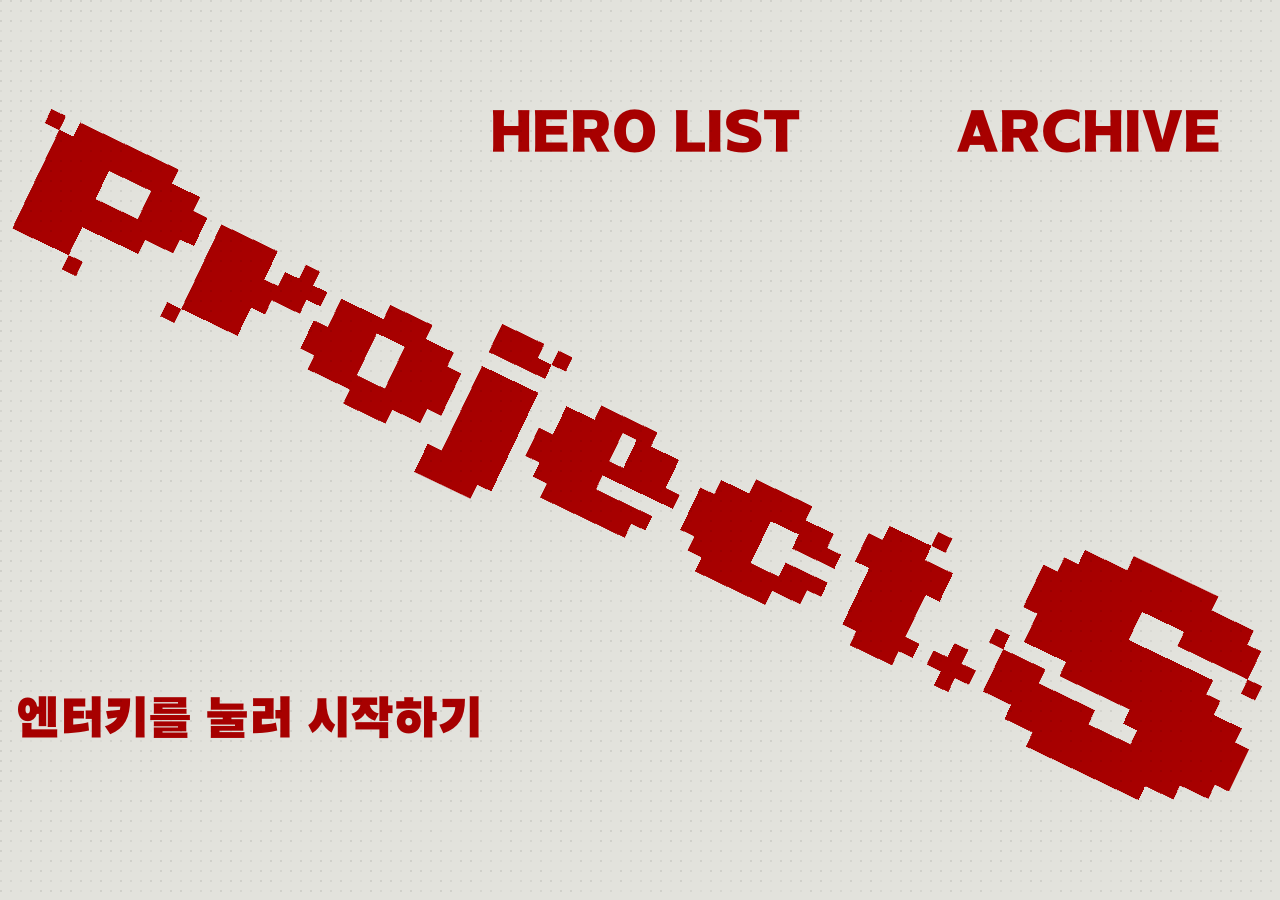
==== commit ce403514: "결과·HERO LIST·ARCHIVE 디자인" ====
--- a/code/index.html
+++ b/code/index.html
@@ -178,32 +178,37 @@
   <div class="title">당신의 약점과<br>가장 닮은 영웅을 찾는 중…</div>
 </div>
 
-<div class="screen" id="screen-result">
-  <div class="result-layout">
-    <div class="result-text">
-      <img class="q-title-img result-title-img" src="../files/images/ui/icons/page-header-7.png" alt="매칭된 영웅">
-      <div class="title" id="resultName">-</div>
-      <div class="sub" id="resultSummary">-</div>
-
-      <div class="result-section-label">영웅의 키워드</div>
-      <div class="result-kw-wrap" id="resultKeywords"></div>
-
-      <div class="result-section-label">영웅과 내가 닮은 이유</div>
-      <div class="result-explanation" id="aiExplanation"></div>
-
-      <div class="ai-quote" id="aiInterpretation"></div>
-
-      <div class="result-section-label">스스로 생각한 모습과 실제 내면</div>
-      <div class="result-explanation" id="aiIdentityCompare"></div>
-
-      <button class="btn dwellable" data-action="restart">처음부터 다시</button>
-      <div class="nav-links">
-        <a class="btn btn-small dwellable" href="archive/index.html">기록의 벽에서 확인하기</a>
-        <a class="btn btn-small dwellable" href="list/index.html">전체 영웅 리스트 보기</a>
-      </div>
-    </div>
-    <div class="hero-stage"><canvas id="resultCanvas" width="600" height="600"></canvas></div>
-  </div>
+<div class="screen" id="screen-result" data-step="1">
+  <!-- 결과 — 한 화면에 한 단계: 1 당신의 수호 영웅(이름·레인저) → 2 닮은 이유(AI 해석) -->
+  <div class="res-logo" aria-hidden="true"></div>
+  <div class="res-hero"><canvas id="resultCanvas" width="600" height="600"></canvas></div>
+
+  <!-- 1단계 -->
+  <div class="res-step res-step-1">
+    <p class="res-kicker">당신의 수호 영웅은</p>
+    <svg class="res-name" id="resultNameSvg" preserveAspectRatio="none" aria-hidden="true"></svg>
+    <div class="title res-name-text" id="resultName">-</div>
+    <p class="res-series" id="resultSeries"></p>
+    <p class="res-summary sub" id="resultSummary">-</p>
+    <div class="res-kw-label">영웅의 키워드 <span>— 빨간 칸은 당신이 고른 것</span></div>
+    <div class="result-kw-wrap" id="resultKeywords"></div>
+  </div>
+
+  <!-- 2단계 -->
+  <div class="res-step res-step-2">
+    <p class="res-kicker">영웅과 당신이 닮은 이유</p>
+    <div class="ai-quote" id="aiInterpretation"></div>
+    <div class="result-explanation" id="aiExplanation"></div>
+    <div class="res-kw-label res-identity-label">스스로 생각한 모습과 실제 내면</div>
+    <div class="result-explanation res-identity" id="aiIdentityCompare"></div>
+  </div>
+
+  <nav class="res-links">
+    <a class="text-btn dwellable" href="archive/index.html"><span>ARCHIVE</span></a>
+    <a class="text-btn dwellable" href="list/index.html"><span>HERO LIST</span></a>
+  </nav>
+  <button class="q-chev q-chev-prev dwellable res-prev" data-action="result-prev" aria-label="이전"><svg viewBox="-0.5 -0.5 5 5" aria-hidden="true"><polygon points="0,-0.5 0.5,0 0,0.5 -0.5,0"/><polygon points="1,-0.5 1.5,0 1,0.5 0.5,0"/><polygon points="2,-0.5 2.5,0 2,0.5 1.5,0"/><polygon points="3,-0.5 3.5,0 3,0.5 2.5,0"/><polygon points="4,-0.5 4.5,0 4,0.5 3.5,0"/><polygon points="0,0.5 0.5,1 0,1.5 -0.5,1"/><polygon points="0,1.5 0.5,2 0,2.5 -0.5,2"/><polygon points="0,2.5 0.5,3 0,3.5 -0.5,3"/><polygon points="0,3.5 0.5,4 0,4.5 -0.5,4"/></svg></button>
+  <button class="q-chev q-chev-next dwellable res-next" data-action="result-next" aria-label="다음 / 처음으로"><svg viewBox="-0.5 -0.5 5 9" preserveAspectRatio="none" aria-hidden="true"><rect x="-0.5" y="-0.5" width="1" height="1"/><rect x="0.5" y="0.5" width="1" height="1"/><rect x="1.5" y="1.5" width="1" height="1"/><rect x="2.5" y="2.5" width="1" height="1"/><rect x="3.5" y="3.5" width="1" height="1"/><rect x="2.5" y="4.5" width="1" height="1"/><rect x="1.5" y="5.5" width="1" height="1"/><rect x="0.5" y="6.5" width="1" height="1"/><rect x="-0.5" y="7.5" width="1" height="1"/></svg></button>
 </div>
 
 
--- a/code/design.css
+++ b/code/design.css
@@ -79,7 +79,7 @@
   /* 다 채운 뒤 — TUTORIAL은 왼쪽 절반으로, NEXT는 오른쪽 절반 전체 */
   --tut-done-sx:0.49;          /* TUTORIAL 가로 비율 (꽉 찬 폭 97.24vw × 0.49 ≈ 화면 왼쪽 47.6vw) */
   --tut-done-next-h:78vh;      /* 오른쪽 절반 가운데 NEXT 화살표 높이 */
-  --tut-done-hover:.08;        /* 손 올렸을 때 오른쪽 절반이 물드는 농도 */
+  --tut-done-hover:0;          /* 손 올렸을 때 버튼 칸이 물드는 농도 — 0 = 안 물듦(아이콘만 빨갛게). 다시 켜려면 .08 */
 }
 
 /* ---- 3. 이름 짓기 (design/3ID_01 기준, 3841×2161 시안을 화면 비율로 환산) ---- */
@@ -233,3 +233,18 @@
   --q6-pad-x:1.65vw; --q6-pad-y:1.97vh;   /* 캐럿 시작 자리 */
   --q6-caret-h:41.4vh;        /* 처음 캐럿(=글자 줄) 높이 — 글이 길어지면 상자에 맞춰 줄어든다 */
 }
+
+/* ---- 7. 결과 화면 ---- */
+:root{
+  --res-left:2vw; --res-top:5vh; --res-w:50vw; --res-bottom:4vh; --res-gap:2vh;   /* 왼쪽 글 칸 */
+  --res-kicker-size:5.6vh;      /* "당신의 수호 영웅은" (을유 — 61.7% 보정이라 실제론 더 작게 보임) */
+  --res-name-h:24vh;            /* 영웅 이름 AG 높이 — 가로는 칸 폭에 맞게 늘어남 */
+  --res-meta-size:4.4vh;        /* 시리즈·라벨 */
+  --res-body-size:5vh; --res-body-lh:1.12;   /* 본문 (AI 설명·요약) */
+  --res-chip-size:4vh;          /* 키워드 칸 */
+  --res-quote-size:4.2vh;       /* 한 줄 해석 (AG 빨강) */
+  --res-link-size:6vh;          /* ARCHIVE / HERO LIST */
+  --res-links-bottom:4vh; --res2-bottom:14vh;
+  --res-hero-x:71vw; --res-hero-size:min(36vw, 88vh);   /* 레인저 (가운데 ~ NEXT 띠 사이) */
+  --res2-w:60vw; --res2-hero-x:76.5vw; --res2-hero-size:min(25vw, 80vh);   /* 2단계: 글 칸 넓게, 레인저 작게 */
+}
--- a/code/style.css
+++ b/code/style.css
@@ -14,7 +14,7 @@
 img{max-width:100%; height:auto;}
 canvas{width:240px; height:240px;}
 /* 화면 전체 그레인 필터 — 내용 위에 multiply로 씌움(클릭은 통과). 픽셀아트라 확대할 때 뭉개지 않는다 */
-#fxCanvas{position:fixed; inset:0; z-index:2147482000; pointer-events:none; image-rendering:pixelated; mix-blend-mode:multiply;}
+#fxCanvas{position:fixed; inset:0; z-index:2147482000; pointer-events:none; image-rendering:pixelated;}   /* multiply 빼서 화면 합성 부담 줄임 — 반투명 검은 점이라 겉모습은 거의 같음 */
 button{font:inherit; cursor:pointer;}
 
 /* ---- 화면 전환 ---- */
@@ -700,3 +700,48 @@
 body[data-cur="fist"] #handCursor{width:var(--q5-fist-w); height:calc(var(--q5-fist-w) * 975 / 769); background-image:url('../files/images/ui/icons/page-5/guntlet.png');
   transform:translate(-50%,-50%) rotate(var(--q5-fist-rot)) scale(var(--s));}
 body[data-cur]:not([data-cur=""]) #handCursor{image-rendering:pixelated;}
+
+/* =====================================================================
+   7. 결과 (#screen-result) — 한 화면에 한 단계: 1 수호 영웅 → 2 닮은 이유
+   왼쪽 글(AG 제목 + 을유 본문) / 가운데~오른쪽 큰 레인저 / 오른쪽 끝 10vw NEXT 띠. 숫자는 design.css --res-*
+   ===================================================================== */
+#screen-result.active{display:block; padding:0; overflow:hidden; text-align:left;}
+/* 뒤에 흐린 "Page" 로고 — 질문 화면과 같은 20% 빨강 */
+.res-logo{position:absolute; left:47vw; top:55vh; height:25.41vw; aspect-ratio:1876/501; background:var(--red); opacity:var(--q-bglogo-op);
+  -webkit-mask:url('../files/images/ui/icons/page-header-7.png') center/contain no-repeat; mask:url('../files/images/ui/icons/page-header-7.png') center/contain no-repeat;
+  transform:translate(-50%,-50%) rotate(21.3deg); pointer-events:none; z-index:0;}
+.res-hero{position:absolute; left:var(--res-hero-x); top:50vh; transform:translate(-50%,-50%); width:var(--res-hero-size); height:var(--res-hero-size); z-index:1; pointer-events:none;}
+.res-hero canvas{width:100% !important; height:100% !important; display:block; image-rendering:pixelated;}
+
+.res-step{position:absolute; left:var(--res-left); top:var(--res-top); width:var(--res-w); bottom:var(--res-bottom); z-index:2;
+  display:none; flex-direction:column; gap:var(--res-gap); text-align:left;}
+#screen-result[data-step="1"] .res-step-1, #screen-result[data-step="2"] .res-step-2{display:flex;}
+.res-kicker{margin:0; font-family:var(--font-main); font-weight:600; font-size:var(--res-kicker-size); line-height:1; color:var(--red);}
+.res-name{display:block; width:100%; height:var(--res-name-h); overflow:visible; flex:none;}
+.res-name text{font-family:var(--font-head); fill:var(--red);}
+.res-name-text{display:none;}
+.res-series{margin:0; font-family:var(--font-main); font-size:var(--res-meta-size); line-height:1.1; color:#000;}
+#screen-result .res-summary{margin:0; font-family:var(--font-main); font-size:var(--res-body-size); line-height:var(--res-body-lh); color:#000; max-width:none;}
+.res-kw-label{margin-top:1vh; font-family:var(--font-main); font-weight:600; font-size:var(--res-meta-size); color:#000;}
+.res-kw-label span{font-weight:400; color:#555;}
+#screen-result .result-kw-wrap{display:flex; flex-wrap:wrap; gap:.6vw;}
+#screen-result .result-kw-wrap span{border:var(--line) solid #000; padding:.6vh .9vw; font-family:var(--font-main); font-size:var(--res-chip-size); line-height:1; color:#000; background:transparent;}
+#screen-result .result-kw-wrap span.matched{background:var(--red); border-color:var(--red); color:#fff;}
+/* 2단계 */
+#screen-result .ai-quote{font-family:var(--font-head); font-size:calc(var(--res-quote-size) * var(--res2-k, 1)); line-height:1.3; color:var(--red); max-width:none; margin:0;}
+#screen-result .result-explanation{font-family:var(--font-main); font-size:var(--res2-body, var(--res-body-size)); line-height:var(--res-body-lh); color:#000; max-width:none; margin:0;}
+#screen-result .res-identity-label:empty, #screen-result .res-identity:empty{display:none;}
+.res-links{position:absolute; left:var(--res-left); bottom:var(--res-links-bottom); display:flex; gap:3vw; z-index:3;}
+.res-links .text-btn{font-family:var(--font-head); font-size:var(--res-link-size); line-height:1; color:var(--red); text-decoration:none; transition:transform .15s;}
+.res-links .text-btn:hover, .res-links .text-btn.dwell-hover{transform:scale(1.06); text-decoration:underline;}
+.res-links{display:none;}
+#screen-result[data-step="2"] .res-links{display:flex;}
+.res-links .text-btn{white-space:nowrap;}
+#screen-result[data-step="2"] .res-step{bottom:var(--res2-bottom);}   /* 아래는 ARCHIVE / HERO LIST 자리 */
+/* 결과에서는 이전 버튼을 쓰지 않는다 — 글 칸을 넓게 쓰려고 (되돌아가기는 RE 대신 처음으로) */
+#screen-result .res-prev{display:none;}
+
+.res-step-2{overflow:hidden;}   /* 넘치면 script.js fitResultStep2가 글자를 줄여서 한 화면에 맞춘다 */
+/* 2단계 — 글이 길어서 레인저는 작게 오른쪽으로, 글 칸은 넓게 */
+#screen-result[data-step="2"] .res-hero{left:var(--res2-hero-x); width:var(--res2-hero-size); height:var(--res2-hero-size); transition:none;}
+#screen-result[data-step="2"] .res-step-2{width:var(--res2-w);}
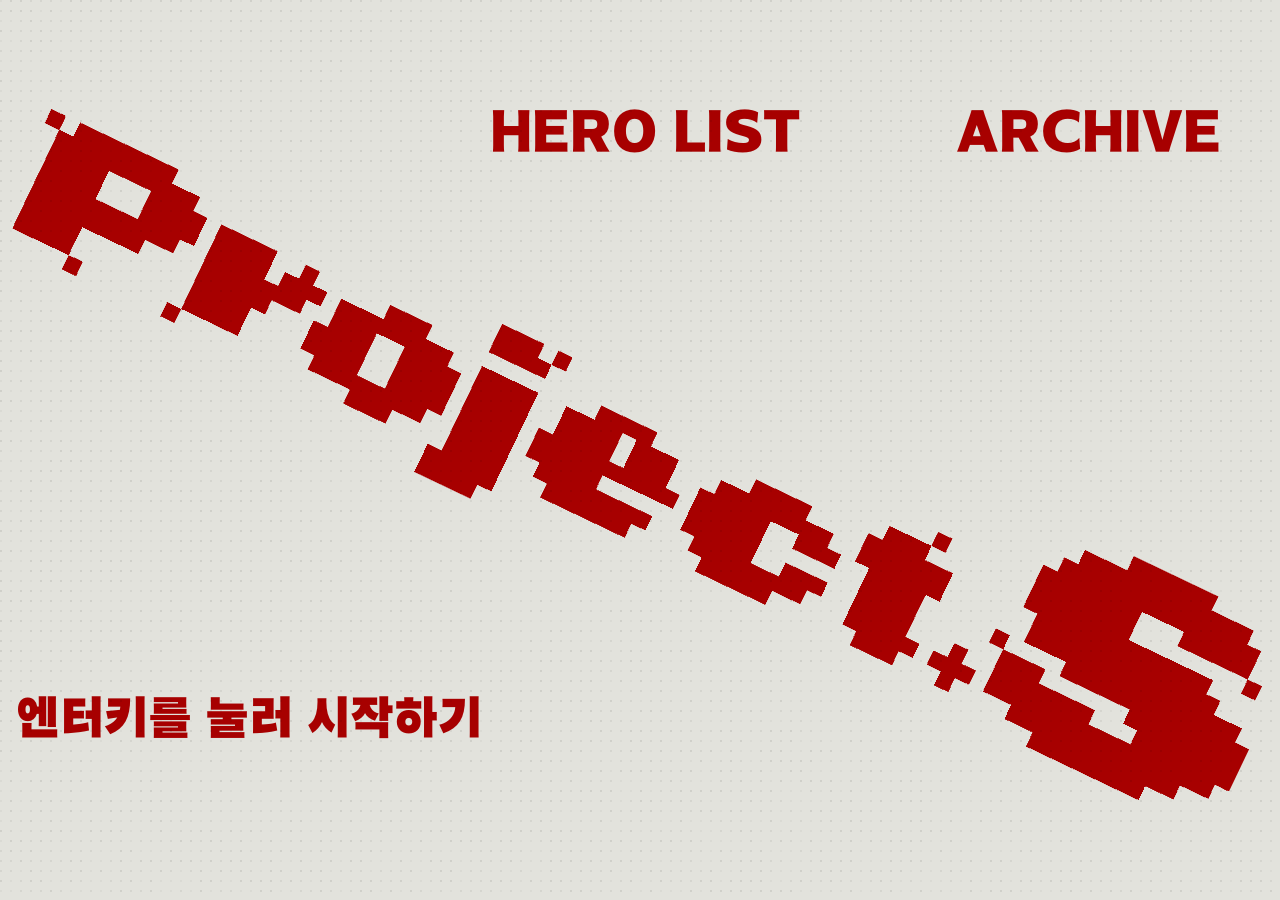
==== commit e565d443: "result roulette" ====
--- a/code/index.html
+++ b/code/index.html
@@ -178,27 +178,26 @@
   <div class="title">당신의 약점과<br>가장 닮은 영웅을 찾는 중…</div>
 </div>
 
-<div class="screen" id="screen-result" data-step="1">
-  <!-- 결과 — 한 화면에 한 단계: 1 당신의 수호 영웅(이름·레인저) → 2 닮은 이유(AI 해석) -->
+<div class="screen" id="screen-result" data-phase="spin">
+  <!-- 결과 — ① 룰렛: 레인저가 타다다닥 바뀌다 점점 느려지고 매칭된 레인저가 짜잔 (그동안 AI 답을 기다림)
+              ② AI 답이 오면 레인저 카드가 왼쪽으로 밀리고, 오른쪽에 자세한 내용 -->
   <div class="res-logo" aria-hidden="true"></div>
-  <div class="res-hero"><canvas id="resultCanvas" width="600" height="600"></canvas></div>
-
-  <!-- 1단계 -->
-  <div class="res-step res-step-1">
-    <p class="res-kicker">당신의 수호 영웅은</p>
+
+  <div class="res-card" id="resCard">
+    <div class="res-hero"><canvas id="resultCanvas" width="600" height="600"></canvas></div>
+    <p class="res-series" id="resultSeries"></p>
     <svg class="res-name" id="resultNameSvg" preserveAspectRatio="none" aria-hidden="true"></svg>
     <div class="title res-name-text" id="resultName">-</div>
-    <p class="res-series" id="resultSeries"></p>
     <p class="res-summary sub" id="resultSummary">-</p>
-    <div class="res-kw-label">영웅의 키워드 <span>— 빨간 칸은 당신이 고른 것</span></div>
-    <div class="result-kw-wrap" id="resultKeywords"></div>
-  </div>
-
-  <!-- 2단계 -->
-  <div class="res-step res-step-2">
+    <p class="res-wait" id="resWait">당신과 닮은 이유를 찾는 중…</p>
+  </div>
+
+  <div class="res-detail" id="resDetail">
     <p class="res-kicker">영웅과 당신이 닮은 이유</p>
     <div class="ai-quote" id="aiInterpretation"></div>
     <div class="result-explanation" id="aiExplanation"></div>
+    <div class="res-kw-label">영웅의 키워드 <span>— 빨간 칸은 당신이 고른 것</span></div>
+    <div class="result-kw-wrap" id="resultKeywords"></div>
     <div class="res-kw-label res-identity-label">스스로 생각한 모습과 실제 내면</div>
     <div class="result-explanation res-identity" id="aiIdentityCompare"></div>
   </div>
@@ -207,8 +206,7 @@
     <a class="text-btn dwellable" href="archive/index.html"><span>ARCHIVE</span></a>
     <a class="text-btn dwellable" href="list/index.html"><span>HERO LIST</span></a>
   </nav>
-  <button class="q-chev q-chev-prev dwellable res-prev" data-action="result-prev" aria-label="이전"><svg viewBox="-0.5 -0.5 5 5" aria-hidden="true"><polygon points="0,-0.5 0.5,0 0,0.5 -0.5,0"/><polygon points="1,-0.5 1.5,0 1,0.5 0.5,0"/><polygon points="2,-0.5 2.5,0 2,0.5 1.5,0"/><polygon points="3,-0.5 3.5,0 3,0.5 2.5,0"/><polygon points="4,-0.5 4.5,0 4,0.5 3.5,0"/><polygon points="0,0.5 0.5,1 0,1.5 -0.5,1"/><polygon points="0,1.5 0.5,2 0,2.5 -0.5,2"/><polygon points="0,2.5 0.5,3 0,3.5 -0.5,3"/><polygon points="0,3.5 0.5,4 0,4.5 -0.5,4"/></svg></button>
-  <button class="q-chev q-chev-next dwellable res-next" data-action="result-next" aria-label="다음 / 처음으로"><svg viewBox="-0.5 -0.5 5 9" preserveAspectRatio="none" aria-hidden="true"><rect x="-0.5" y="-0.5" width="1" height="1"/><rect x="0.5" y="0.5" width="1" height="1"/><rect x="1.5" y="1.5" width="1" height="1"/><rect x="2.5" y="2.5" width="1" height="1"/><rect x="3.5" y="3.5" width="1" height="1"/><rect x="2.5" y="4.5" width="1" height="1"/><rect x="1.5" y="5.5" width="1" height="1"/><rect x="0.5" y="6.5" width="1" height="1"/><rect x="-0.5" y="7.5" width="1" height="1"/></svg></button>
+  <button class="q-chev q-chev-next dwellable res-next" data-action="result-next" aria-label="처음으로"><svg viewBox="-0.5 -0.5 5 9" preserveAspectRatio="none" aria-hidden="true"><rect x="-0.5" y="-0.5" width="1" height="1"/><rect x="0.5" y="0.5" width="1" height="1"/><rect x="1.5" y="1.5" width="1" height="1"/><rect x="2.5" y="2.5" width="1" height="1"/><rect x="3.5" y="3.5" width="1" height="1"/><rect x="2.5" y="4.5" width="1" height="1"/><rect x="1.5" y="5.5" width="1" height="1"/><rect x="0.5" y="6.5" width="1" height="1"/><rect x="-0.5" y="7.5" width="1" height="1"/></svg></button>
 </div>
 
 
--- a/code/design.css
+++ b/code/design.css
@@ -183,7 +183,7 @@
   --q-hint-left:74.79vw; --q-hint-bottom:2.6vh; --q-hint-size:3.55vh; --q-hint-lh:1.017;
   --q-cap-left:.77vw; --q-cap-bottom:1.0vh; --q-cap-size:2.76vh;
   /* 왼쪽 아래 질문 단락 (한 줄 이야기 바로 위) */
-  --q-qn-left:.77vw; --q-qn-bottom:5.2vh; --q-qn-size:5.6vh; --q-qn-lh:.95; --q-qn-w:36vw;   /* 을유 크기 보정(61.7%) 때문에 실제 글자는 이보다 작게 보임 */
+  --q-qn-left:.77vw; --q-qn-bottom:5.2vh; --q-qn-size:3.5vh; --q-qn-lh:1.25; --q-qn-w:40vw;   /* AG 초특태고딕 (을유보다 글자가 커서 숫자를 줄임) */
   /* 다음 버튼 — 오른쪽 세로 띠 전체 (화살표를 띠에 맞게 늘림) */
   --q-next-strip:10vw; --q-next-pad:3vh;
 
@@ -236,15 +236,21 @@
 
 /* ---- 7. 결과 화면 ---- */
 :root{
-  --res-left:2vw; --res-top:5vh; --res-w:50vw; --res-bottom:4vh; --res-gap:2vh;   /* 왼쪽 글 칸 */
-  --res-kicker-size:5.6vh;      /* "당신의 수호 영웅은" (을유 — 61.7% 보정이라 실제론 더 작게 보임) */
-  --res-name-h:24vh;            /* 영웅 이름 AG 높이 — 가로는 칸 폭에 맞게 늘어남 */
-  --res-meta-size:4.4vh;        /* 시리즈·라벨 */
-  --res-body-size:5vh; --res-body-lh:1.12;   /* 본문 (AI 설명·요약) */
-  --res-chip-size:4vh;          /* 키워드 칸 */
+  /* ① 룰렛 (가운데) */
+  --res-spin-top:5vh; --res-spin-w:64vw; --res-spin-hero:min(52vh, 40vw);
+  --res-series-size:3.6vh;      /* 전대 이름 (AG) */
+  --res-name-h:15vh;            /* 레인저 이름 (AG, 칸 폭에 맞게 늘림) */
+  --res-summary-size:5.4vh;     /* 특성 한 줄 (을유 — 61.7% 보정) */
+  --res-meta-size:4.4vh;
+  --res-slide:.9s;              /* 왼쪽으로 밀리는 시간 */
+  /* ② 자세히 — 왼쪽 카드 / 오른쪽 내용 */
+  --res-left:2vw; --res-card-w:30vw; --res-detail-top:5vh; --res-detail-hero:min(46vh, 26vw); --res-detail-name-h:10vh;
+  --res-detail-left:35vw; --res-gap:1.8vh; --res2-bottom:14vh;
+  --res-kicker-size:3.6vh;      /* 작은 제목 (AG) */
+  --res-label-size:2.8vh;       /* 라벨 (AG) */
+  --res-body-size:5vh; --res-body-lh:1.12;   /* 본문 — 넘치면 script.js가 줄임 */
+  --res-chip-size:4vh;
   --res-quote-size:4.2vh;       /* 한 줄 해석 (AG 빨강) */
-  --res-link-size:6vh;          /* ARCHIVE / HERO LIST */
-  --res-links-bottom:4vh; --res2-bottom:14vh;
-  --res-hero-x:71vw; --res-hero-size:min(36vw, 88vh);   /* 레인저 (가운데 ~ NEXT 띠 사이) */
-  --res2-w:60vw; --res2-hero-x:76.5vw; --res2-hero-size:min(25vw, 80vh);   /* 2단계: 글 칸 넓게, 레인저 작게 */
-}
+  --res-link-size:6vh; --res-links-bottom:4vh;
+  /* 룰렛 속도 — script.js ROULETTE_* 에서 */
+}
--- a/code/style.css
+++ b/code/style.css
@@ -540,7 +540,7 @@
 .stage-bar i{display:block; height:100%; width:0; background:var(--red); transition:width .9s cubic-bezier(.2,.8,.2,1) .2s;}
 .q-question{
   position:absolute; left:var(--q-qn-left); bottom:var(--q-qn-bottom); width:var(--q-qn-w); z-index:6; margin:0;
-  font-family:var(--font-main); font-weight:600; font-size:var(--q-qn-size); line-height:var(--q-qn-lh); color:var(--red); text-align:left; word-break:keep-all; white-space:pre-line;
+  font-family:var(--font-head); font-weight:400; font-size:var(--q-qn-size); line-height:var(--q-qn-lh); color:var(--red); text-align:left; word-break:keep-all; white-space:pre-line;   /* 페이지별 질문 제목 — AG 초특태고딕 */
 }
 .q-caption{
   position:absolute; left:var(--q-cap-left); bottom:var(--q-cap-bottom); z-index:6;
@@ -702,46 +702,53 @@
 body[data-cur]:not([data-cur=""]) #handCursor{image-rendering:pixelated;}
 
 /* =====================================================================
-   7. 결과 (#screen-result) — 한 화면에 한 단계: 1 수호 영웅 → 2 닮은 이유
-   왼쪽 글(AG 제목 + 을유 본문) / 가운데~오른쪽 큰 레인저 / 오른쪽 끝 10vw NEXT 띠. 숫자는 design.css --res-*
+   7. 결과 (#screen-result) — ① spin: 가운데 룰렛 카드  ② detail: 카드가 왼쪽으로, 오른쪽에 자세한 내용
+   숫자는 design.css --res-*
    ===================================================================== */
 #screen-result.active{display:block; padding:0; overflow:hidden; text-align:left;}
-/* 뒤에 흐린 "Page" 로고 — 질문 화면과 같은 20% 빨강 */
 .res-logo{position:absolute; left:47vw; top:55vh; height:25.41vw; aspect-ratio:1876/501; background:var(--red); opacity:var(--q-bglogo-op);
   -webkit-mask:url('../files/images/ui/icons/page-header-7.png') center/contain no-repeat; mask:url('../files/images/ui/icons/page-header-7.png') center/contain no-repeat;
   transform:translate(-50%,-50%) rotate(21.3deg); pointer-events:none; z-index:0;}
-.res-hero{position:absolute; left:var(--res-hero-x); top:50vh; transform:translate(-50%,-50%); width:var(--res-hero-size); height:var(--res-hero-size); z-index:1; pointer-events:none;}
+
+/* 레인저 카드 — spin: 화면 가운데 크게 / detail: 왼쪽 칸 */
+.res-card{position:absolute; z-index:2; display:flex; flex-direction:column; align-items:center; text-align:center;
+  left:50vw; top:var(--res-spin-top); width:var(--res-spin-w); transform:translateX(-50%);
+  transition:left var(--res-slide) cubic-bezier(.7,0,.2,1), top var(--res-slide) cubic-bezier(.7,0,.2,1), width var(--res-slide) cubic-bezier(.7,0,.2,1), transform var(--res-slide) cubic-bezier(.7,0,.2,1);}
+#screen-result[data-phase="detail"] .res-card{left:var(--res-left); top:var(--res-detail-top); width:var(--res-card-w); transform:none; align-items:flex-start; text-align:left;}
+.res-hero{width:var(--res-spin-hero); height:var(--res-spin-hero); flex:none; transition:width var(--res-slide), height var(--res-slide);}
+#screen-result[data-phase="detail"] .res-hero{width:var(--res-detail-hero); height:var(--res-detail-hero);}
 .res-hero canvas{width:100% !important; height:100% !important; display:block; image-rendering:pixelated;}
-
-.res-step{position:absolute; left:var(--res-left); top:var(--res-top); width:var(--res-w); bottom:var(--res-bottom); z-index:2;
-  display:none; flex-direction:column; gap:var(--res-gap); text-align:left;}
-#screen-result[data-step="1"] .res-step-1, #screen-result[data-step="2"] .res-step-2{display:flex;}
-.res-kicker{margin:0; font-family:var(--font-main); font-weight:600; font-size:var(--res-kicker-size); line-height:1; color:var(--red);}
-.res-name{display:block; width:100%; height:var(--res-name-h); overflow:visible; flex:none;}
+.res-series{margin:1.5vh 0 0; font-family:var(--font-head); font-size:var(--res-series-size); line-height:1; color:#000;}
+.res-name{display:block; width:100%; height:var(--res-name-h); margin-top:1vh; overflow:visible; flex:none; transition:height var(--res-slide);}
+#screen-result[data-phase="detail"] .res-name{height:var(--res-detail-name-h);}
 .res-name text{font-family:var(--font-head); fill:var(--red);}
 .res-name-text{display:none;}
-.res-series{margin:0; font-family:var(--font-main); font-size:var(--res-meta-size); line-height:1.1; color:#000;}
-#screen-result .res-summary{margin:0; font-family:var(--font-main); font-size:var(--res-body-size); line-height:var(--res-body-lh); color:#000; max-width:none;}
-.res-kw-label{margin-top:1vh; font-family:var(--font-main); font-weight:600; font-size:var(--res-meta-size); color:#000;}
-.res-kw-label span{font-weight:400; color:#555;}
-#screen-result .result-kw-wrap{display:flex; flex-wrap:wrap; gap:.6vw;}
-#screen-result .result-kw-wrap span{border:var(--line) solid #000; padding:.6vh .9vw; font-family:var(--font-main); font-size:var(--res-chip-size); line-height:1; color:#000; background:transparent;}
+#screen-result .res-summary{margin:1.2vh 0 0; font-family:var(--font-main); font-weight:600; font-size:var(--res-summary-size); line-height:1.15; color:#000; max-width:none;}
+.res-wait{margin:2vh 0 0; font-family:var(--font-main); font-size:var(--res-meta-size); color:#555; visibility:hidden; animation:caretBlink 1.2s steps(1) infinite;}
+#screen-result.landed[data-phase="spin"] .res-wait{visibility:visible;}   /* 레인저는 나왔는데 AI 답을 아직 기다리는 중 */
+/* 룰렛이 멈추는 순간 — 짜잔 */
+#screen-result.landed .res-hero{animation:resLand .6s cubic-bezier(.2,1.6,.4,1);}
+@keyframes resLand{0%{transform:scale(.82);} 60%{transform:scale(1.08);} 100%{transform:scale(1);}}
+#screen-result.spinning .res-series, #screen-result.spinning .res-summary{opacity:.55;}
+
+/* 오른쪽 자세한 내용 — detail에서 오른쪽에서 들어온다 */
+.res-detail{position:absolute; left:var(--res-detail-left); right:calc(var(--q-next-strip) + 2vw); top:var(--res-detail-top); bottom:var(--res2-bottom); z-index:2;
+  display:flex; flex-direction:column; gap:var(--res-gap); overflow:hidden;
+  opacity:0; transform:translateX(30vw); pointer-events:none; transition:opacity .5s, transform var(--res-slide) cubic-bezier(.2,.8,.2,1);}
+#screen-result[data-phase="detail"] .res-detail{opacity:1; transform:none; pointer-events:auto; transition-delay:.25s;}
+.res-kicker{margin:0; font-family:var(--font-head); font-weight:400; font-size:var(--res-kicker-size); line-height:1; color:var(--red);}
+.res-kw-label{margin-top:.6vh; font-family:var(--font-head); font-weight:400; font-size:var(--res-label-size); color:#000;}
+.res-kw-label span{font-family:var(--font-main);}
+#screen-result .result-kw-wrap{display:flex; flex-wrap:wrap; gap:.5vw;}
+#screen-result .result-kw-wrap span{border:var(--line) solid #000; padding:.5vh .8vw; font-family:var(--font-main); font-size:calc(var(--res-chip-size) * var(--res2-k, 1)); line-height:1; color:#000; background:transparent;}
 #screen-result .result-kw-wrap span.matched{background:var(--red); border-color:var(--red); color:#fff;}
-/* 2단계 */
 #screen-result .ai-quote{font-family:var(--font-head); font-size:calc(var(--res-quote-size) * var(--res2-k, 1)); line-height:1.3; color:var(--red); max-width:none; margin:0;}
 #screen-result .result-explanation{font-family:var(--font-main); font-size:var(--res2-body, var(--res-body-size)); line-height:var(--res-body-lh); color:#000; max-width:none; margin:0;}
-#screen-result .res-identity-label:empty, #screen-result .res-identity:empty{display:none;}
-.res-links{position:absolute; left:var(--res-left); bottom:var(--res-links-bottom); display:flex; gap:3vw; z-index:3;}
-.res-links .text-btn{font-family:var(--font-head); font-size:var(--res-link-size); line-height:1; color:var(--red); text-decoration:none; transition:transform .15s;}
+#screen-result .res-identity-label:has(+ .res-identity:empty), #screen-result .res-identity:empty{display:none;}
+
+/* 아래 ARCHIVE / HERO LIST, 오른쪽 NEXT 띠(처음으로) — detail에서만 */
+.res-links{position:absolute; left:var(--res-detail-left); bottom:var(--res-links-bottom); display:flex; gap:3vw; z-index:3; visibility:hidden;}
+.res-links .text-btn{font-family:var(--font-head); font-size:var(--res-link-size); line-height:1; color:var(--red); text-decoration:none; white-space:nowrap; transition:transform .15s;}
 .res-links .text-btn:hover, .res-links .text-btn.dwell-hover{transform:scale(1.06); text-decoration:underline;}
-.res-links{display:none;}
-#screen-result[data-step="2"] .res-links{display:flex;}
-.res-links .text-btn{white-space:nowrap;}
-#screen-result[data-step="2"] .res-step{bottom:var(--res2-bottom);}   /* 아래는 ARCHIVE / HERO LIST 자리 */
-/* 결과에서는 이전 버튼을 쓰지 않는다 — 글 칸을 넓게 쓰려고 (되돌아가기는 RE 대신 처음으로) */
-#screen-result .res-prev{display:none;}
-
-.res-step-2{overflow:hidden;}   /* 넘치면 script.js fitResultStep2가 글자를 줄여서 한 화면에 맞춘다 */
-/* 2단계 — 글이 길어서 레인저는 작게 오른쪽으로, 글 칸은 넓게 */
-#screen-result[data-step="2"] .res-hero{left:var(--res2-hero-x); width:var(--res2-hero-size); height:var(--res2-hero-size); transition:none;}
-#screen-result[data-step="2"] .res-step-2{width:var(--res2-w);}
+#screen-result .res-next{visibility:hidden;}
+#screen-result[data-phase="detail"] .res-links, #screen-result[data-phase="detail"] .res-next{visibility:visible;}
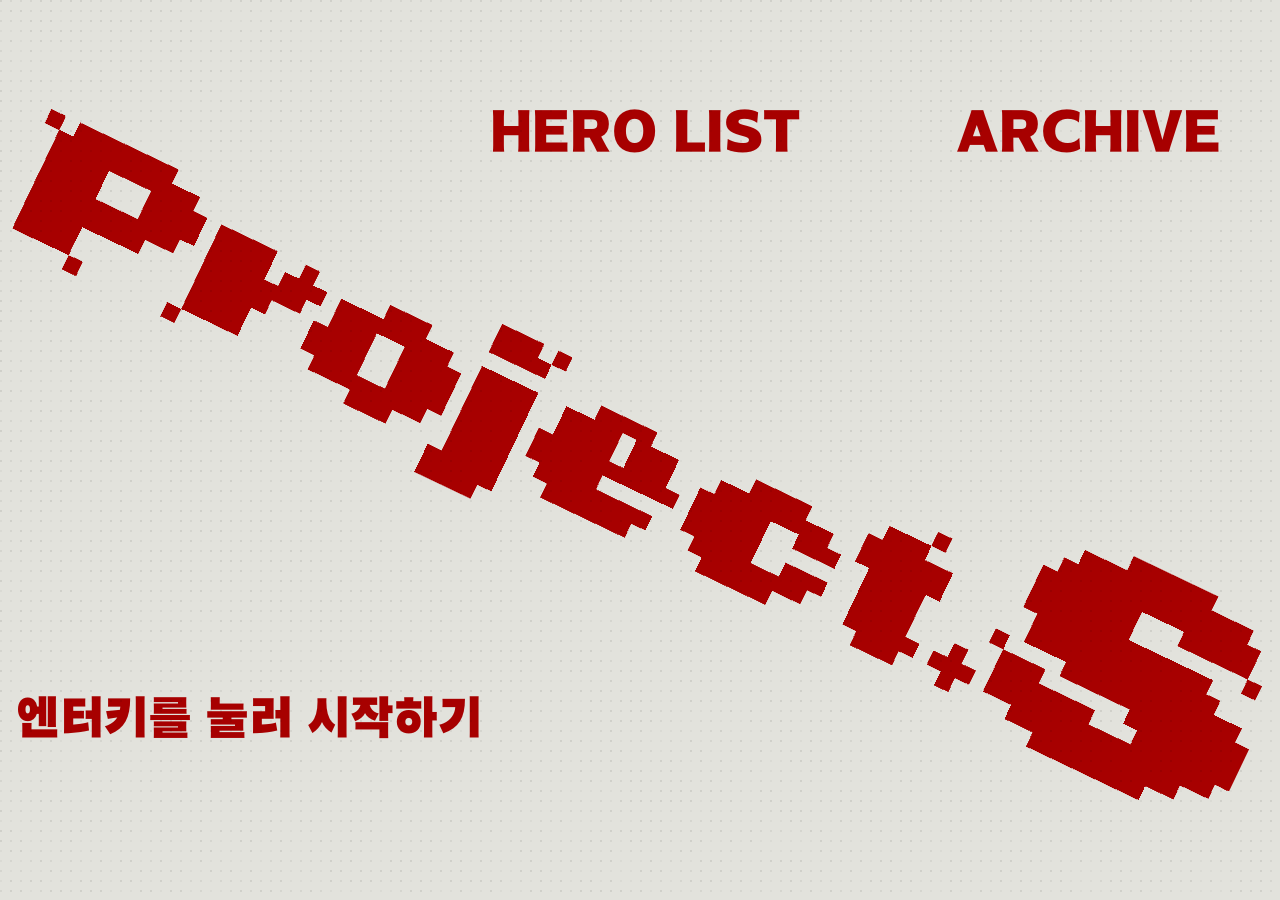
==== commit 5c513553: "color swatches, q4 lag fix" ====
--- a/code/index.html
+++ b/code/index.html
@@ -95,7 +95,7 @@
   <div class="q-body" id="qBody">
     <!-- 페이지별 무대 바닥: P2 회색 반투명 판 / P4 가장자리가 번지는 검은 판 -->
     <div class="q-floor" id="qFloor" aria-hidden="true"></div>
-    <div id="eyeMask" aria-hidden="true"></div>   <!-- P4: 검은 판 위를 한 번 더 덮고, 야광봉 자리만 뚫린다 -->
+    <div id="eyeMask" aria-hidden="true"><div class="q4-dark"></div></div>   <!-- P4: 검은 판 위를 한 번 더 덮고, 야광봉 자리만 뚫린다 -->
 
     <!-- 오른쪽 위 정보 패널 (모든 Page 공통): 모자이크 레인저 / 진행 바 / 질문 / RE -->
     <aside class="q-info" id="qInfo">
--- a/code/style.css
+++ b/code/style.css
@@ -752,3 +752,28 @@
 .res-links .text-btn:hover, .res-links .text-btn.dwell-hover{transform:scale(1.06); text-decoration:underline;}
 #screen-result .res-next{visibility:hidden;}
 #screen-result[data-phase="detail"] .res-links, #screen-result[data-phase="detail"] .res-next{visibility:visible;}
+
+/* ---- 엔터 직후 로딩 화면 (카메라·손 인식 준비) ---- */
+#camLoading{position:fixed; inset:0; z-index:2147481000; background:#e2e2dc; display:flex; flex-direction:column; align-items:center; justify-content:center; gap:3vh;
+  opacity:0; visibility:hidden; transition:opacity .25s, visibility 0s .25s;}
+#camLoading.on{opacity:1; visibility:visible; transition:opacity .15s;}
+#camLoading .cl-title{font-family:var(--font-head); font-size:22vh; line-height:1; color:var(--red); transform:scaleX(1.25);}
+#camLoading .cl-dots{display:flex; gap:1.6vh;}
+#camLoading .cl-dots i{width:3vh; height:3vh; background:var(--red); opacity:.15; animation:clDot 1s steps(1) infinite;}
+#camLoading .cl-dots i:nth-child(2){animation-delay:.2s;} #camLoading .cl-dots i:nth-child(3){animation-delay:.4s;}
+#camLoading .cl-dots i:nth-child(4){animation-delay:.6s;} #camLoading .cl-dots i:nth-child(5){animation-delay:.8s;}
+@keyframes clDot{0%{opacity:1;} 20%{opacity:.15;}}
+#camLoading .cl-sub{margin:0; font-family:var(--font-main); font-size:4.4vh; color:#000;}
+
+/* P4 어둠 — 구멍 뚫린 판을 한 번만 그려두고 transform으로만 옮긴다 (렉 줄이기) */
+#screen-q.q4 #eyeMask{background:none !important; overflow:hidden;}
+#eyeMask .q4-dark{position:absolute; left:0; top:0; width:200%; height:200%; will-change:transform; transform:translate3d(-50%,-50%,0);
+  background:radial-gradient(circle var(--q4-hole) at 50% 50%, transparent 0, transparent calc(var(--q4-hole) * .55), #000 var(--q4-hole));}
+body[data-cur="glow"] #handCursor{will-change:left, top;}
+
+/* 색 고르기 — 색마다 네모 하나를 꽉 채운다 */
+#screen-open .color-swatch{background:var(--swatch-color) !important; display:block; transition:opacity .2s, transform .15s;}
+#screen-open .color-swatch i{display:none;}
+#screen-open .color-swatch:hover, #screen-open .color-swatch.dwell-hover{transform:scale(.96); outline:none;}
+#screen-open .color-grid:has(.selected) .color-swatch:not(.selected){opacity:.2;}   /* 고르면 나머지는 흐리게 */
+#screen-open .color-swatch[data-color*="화이트"]{box-shadow:inset 0 0 0 var(--line) #000;}   /* 흰색은 배경과 구분되게 얇은 선 */
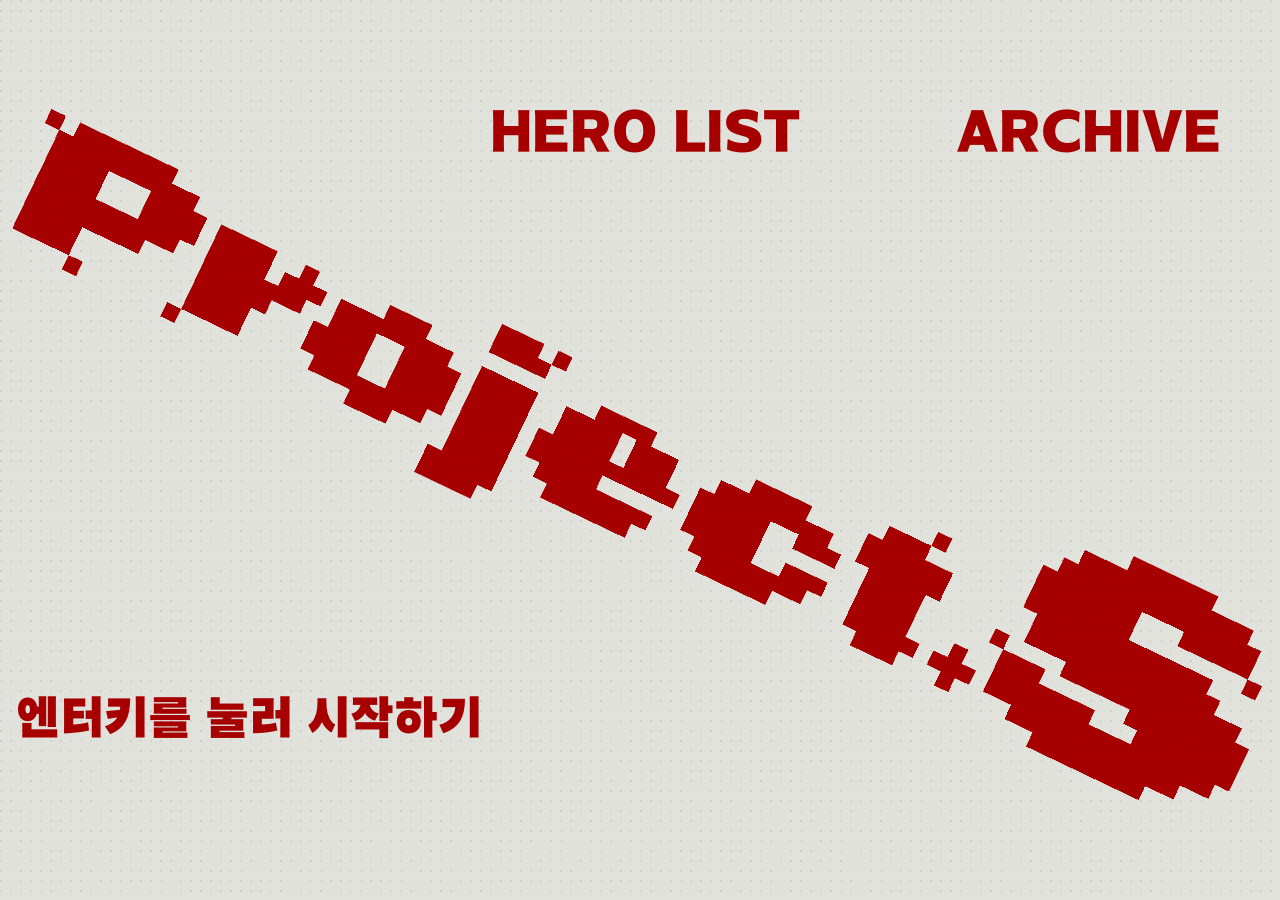
==== commit b8d80be7: "open: back to color" ====
--- a/code/index.html
+++ b/code/index.html
@@ -67,6 +67,8 @@
   <canvas id="openCanvas" width="480" height="480"></canvas>
   <p class="id-label id-label-3">3)&nbsp;당신의<br>히어로명은<br><span class="id-result" id="combinedIdPreview"></span><br>입니다!</p>
 
+  <!-- 3단계: 색을 잘못 골랐으면 뒤로 → 2 색 고르기 (쓴 이름은 그대로 남는다) -->
+  <button class="q-chev q-chev-prev dwellable open-back" data-action="open-back" id="openBackBtn" aria-label="색 다시 고르기"><svg viewBox="-0.5 -0.5 5 5" aria-hidden="true"><polygon points="0,-0.5 0.5,0 0,0.5 -0.5,0"/><polygon points="1,-0.5 1.5,0 1,0.5 0.5,0"/><polygon points="2,-0.5 2.5,0 2,0.5 1.5,0"/><polygon points="3,-0.5 3.5,0 3,0.5 2.5,0"/><polygon points="4,-0.5 4.5,0 4,0.5 3.5,0"/><polygon points="0,0.5 0.5,1 0,1.5 -0.5,1"/><polygon points="0,1.5 0.5,2 0,2.5 -0.5,2"/><polygon points="0,2.5 0.5,3 0,3.5 -0.5,3"/><polygon points="0,3.5 0.5,4 0,4.5 -0.5,4"/></svg></button>
   <button class="next-btn next-diag dwellable" data-action="start" id="startBtn"><img class="next-a" src="../files/images/ui/button/btn-nextA.png" alt="NEXT"><span class="next-b" aria-hidden="true"></span></button>
 </div>
 
--- a/code/style.css
+++ b/code/style.css
@@ -777,3 +777,7 @@
 #screen-open .color-swatch:hover, #screen-open .color-swatch.dwell-hover{transform:scale(.96); outline:none;}
 #screen-open .color-grid:has(.selected) .color-swatch:not(.selected){opacity:.2;}   /* 고르면 나머지는 흐리게 */
 #screen-open .color-swatch[data-color*="화이트"]{box-shadow:inset 0 0 0 var(--line) #000;}   /* 흰색은 배경과 구분되게 얇은 선 */
+
+/* 이름 쓰기(3) 화면의 뒤로 — 오른쪽 레인저 칸 왼쪽 위. 3단계에서만 보인다 */
+#screen-open .open-back{left:calc(var(--id3-split) + 1.5vw); top:3vh; width:5.5vw; display:none;}
+#screen-open[data-step="3"] .open-back{display:block;}
